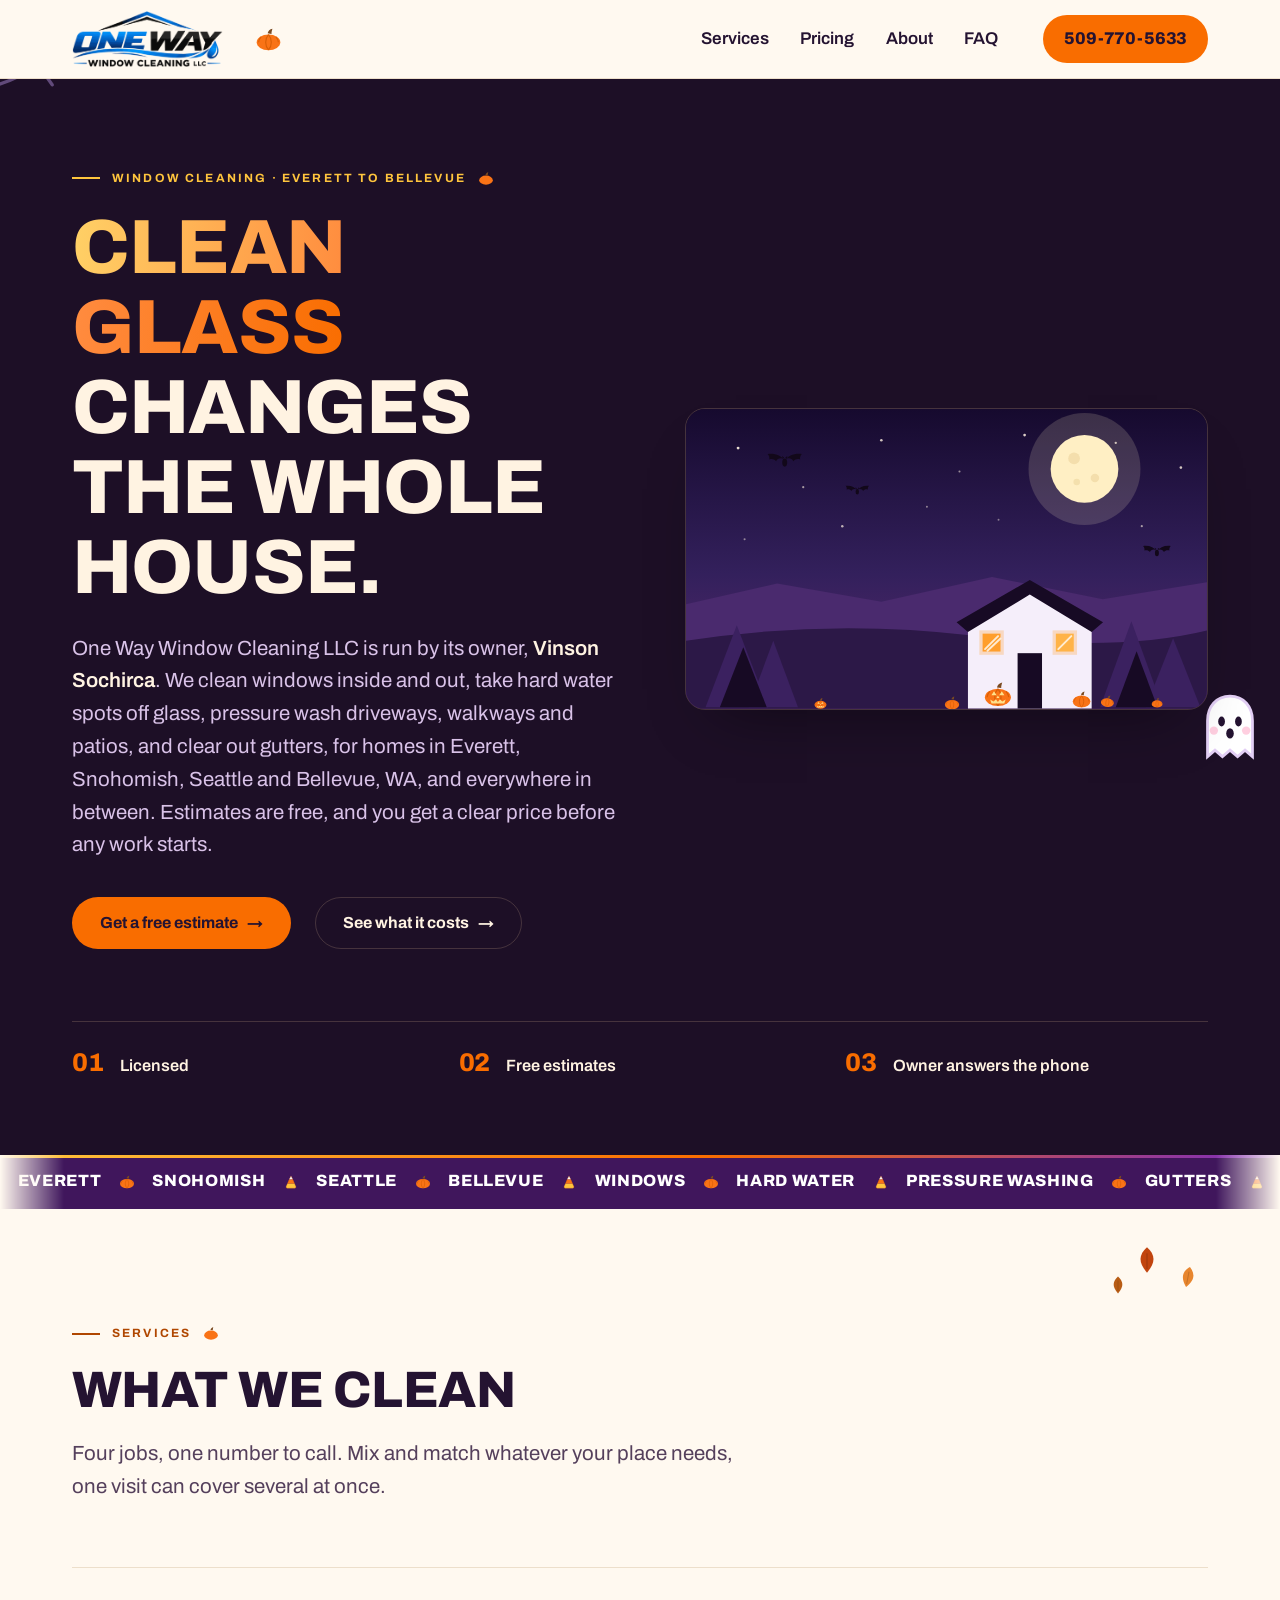
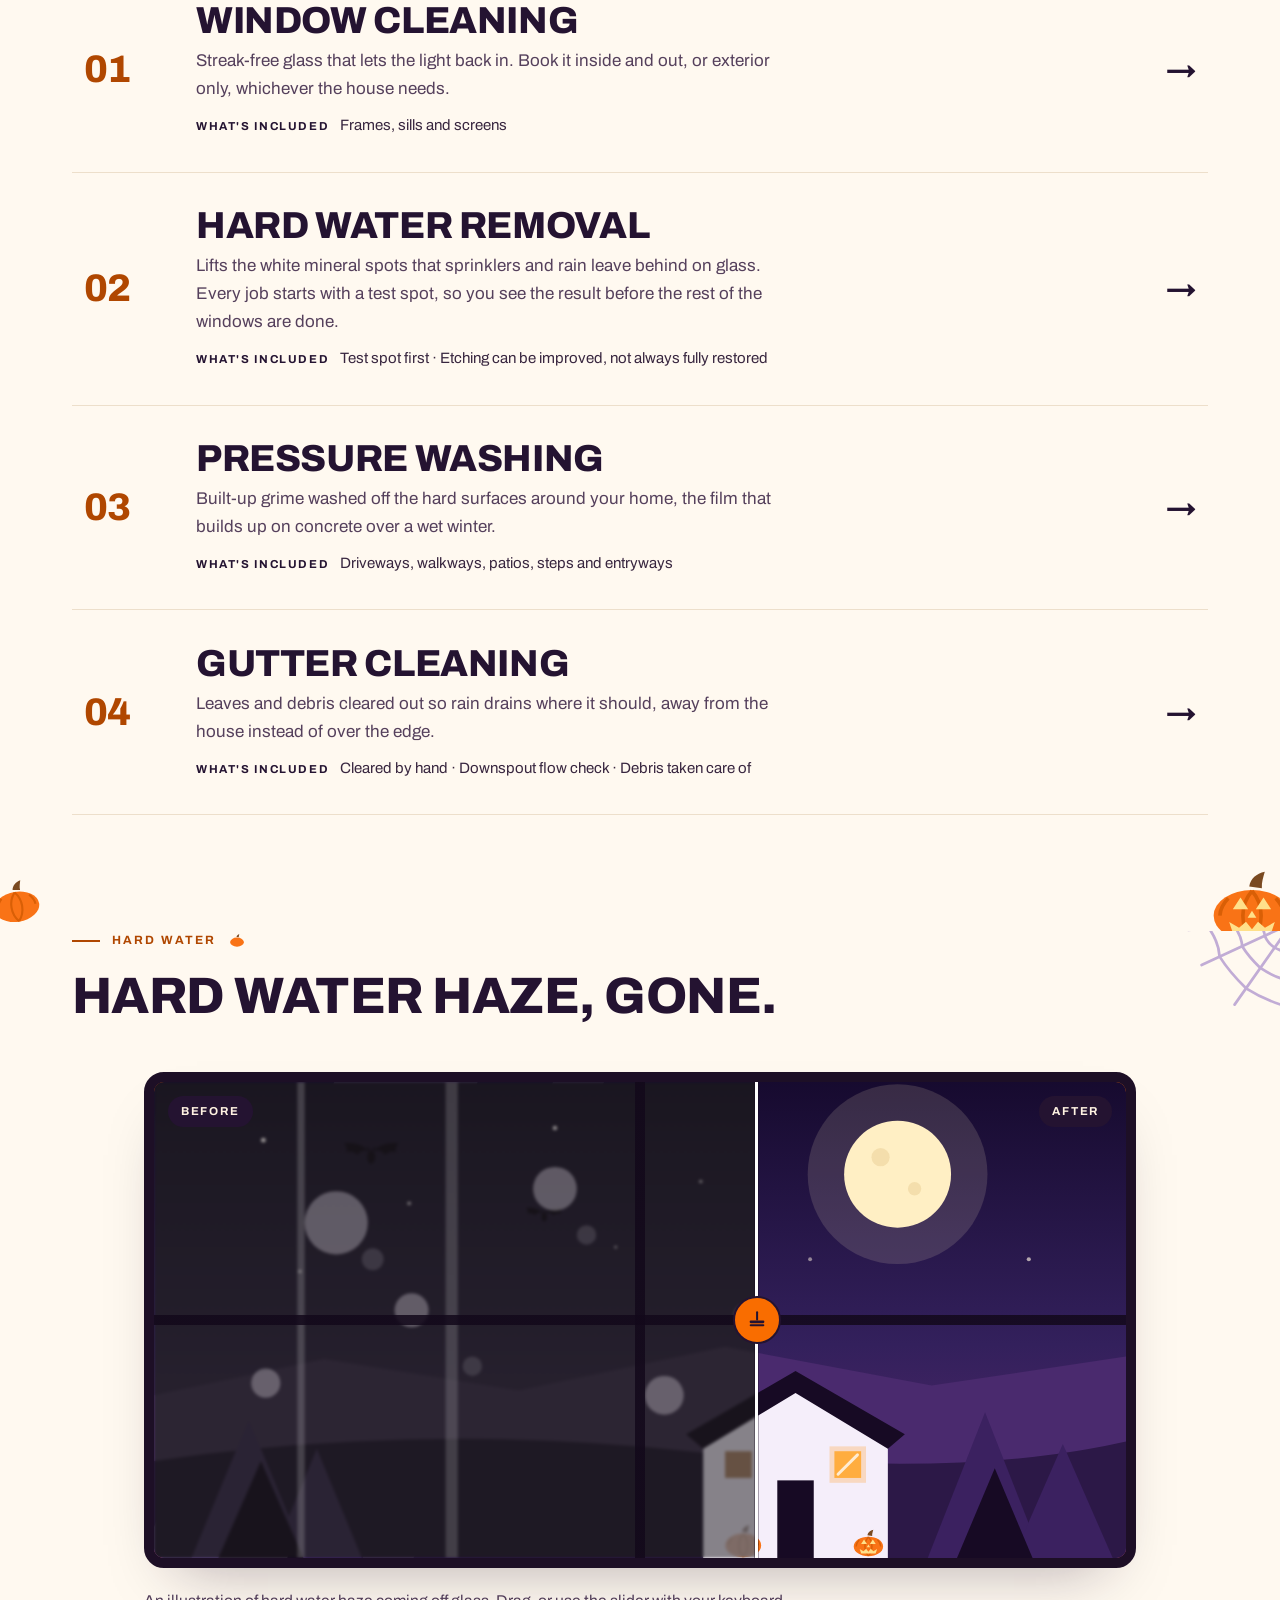
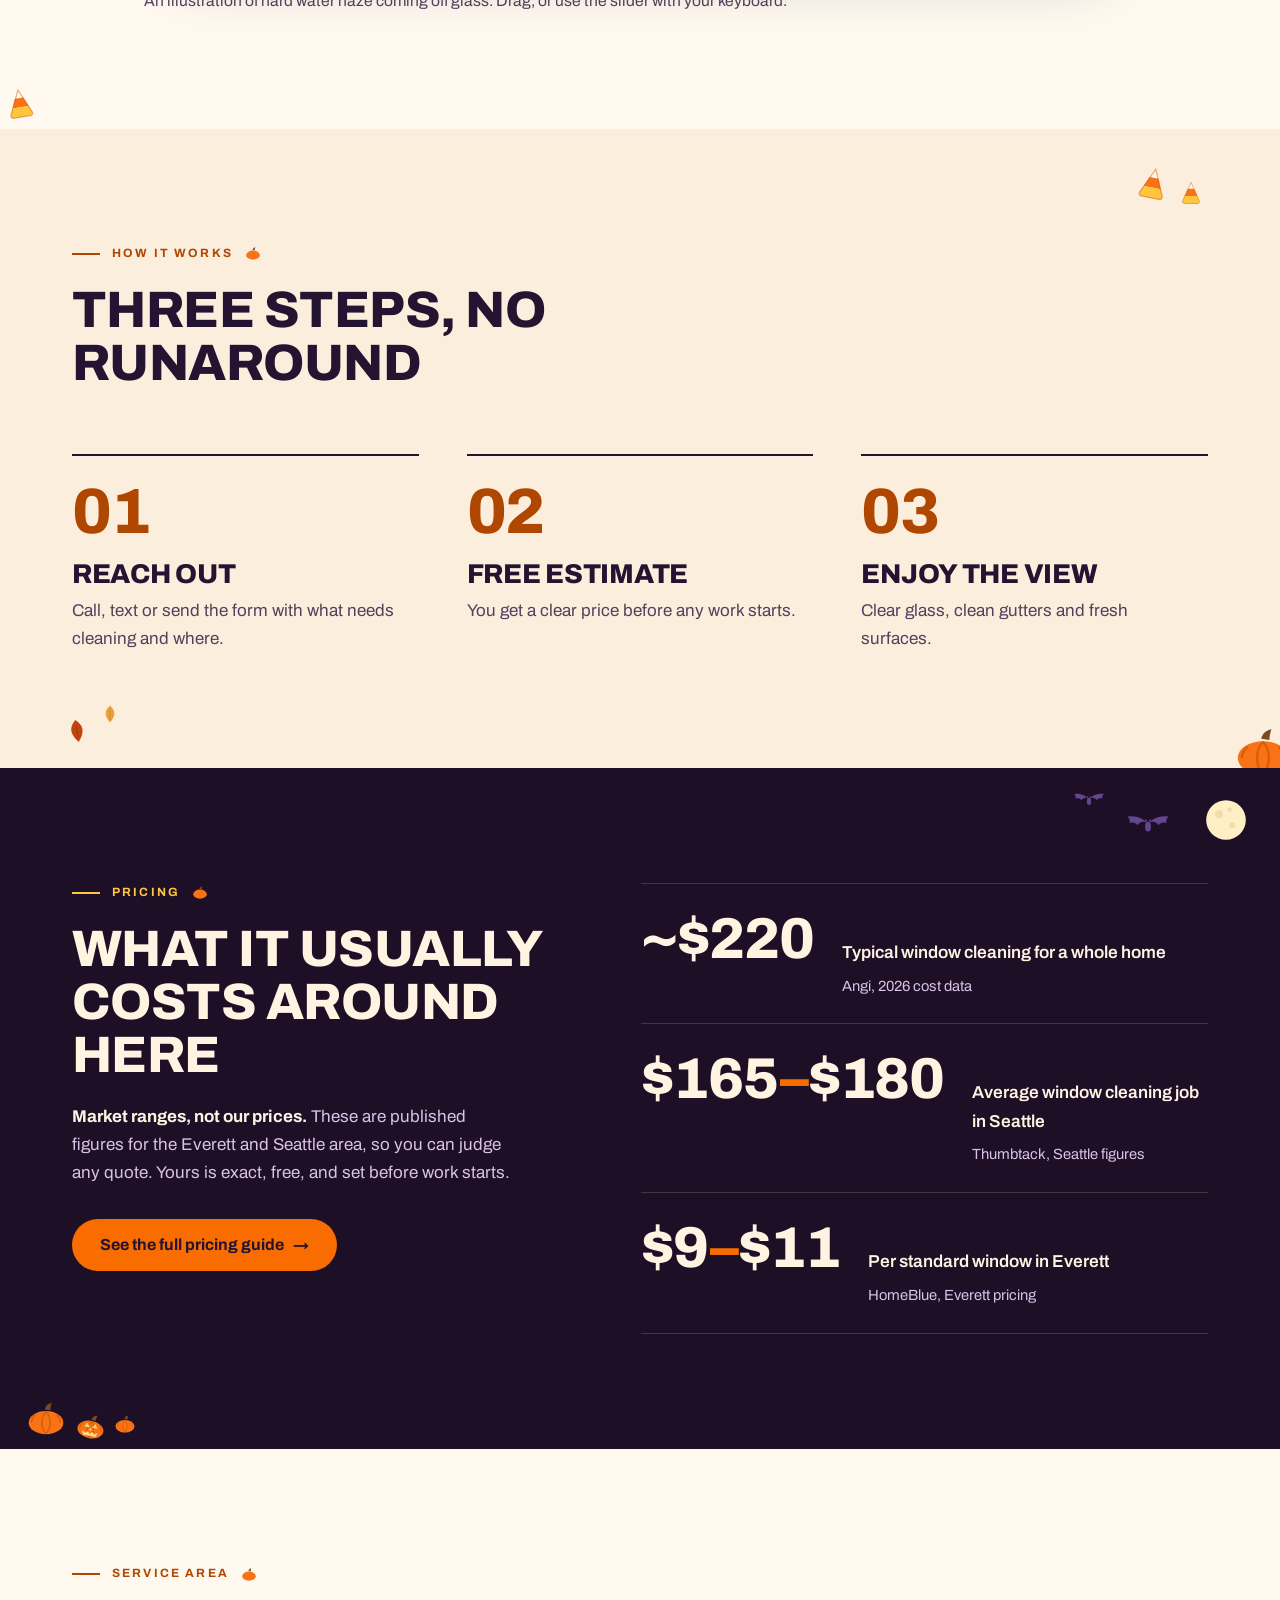
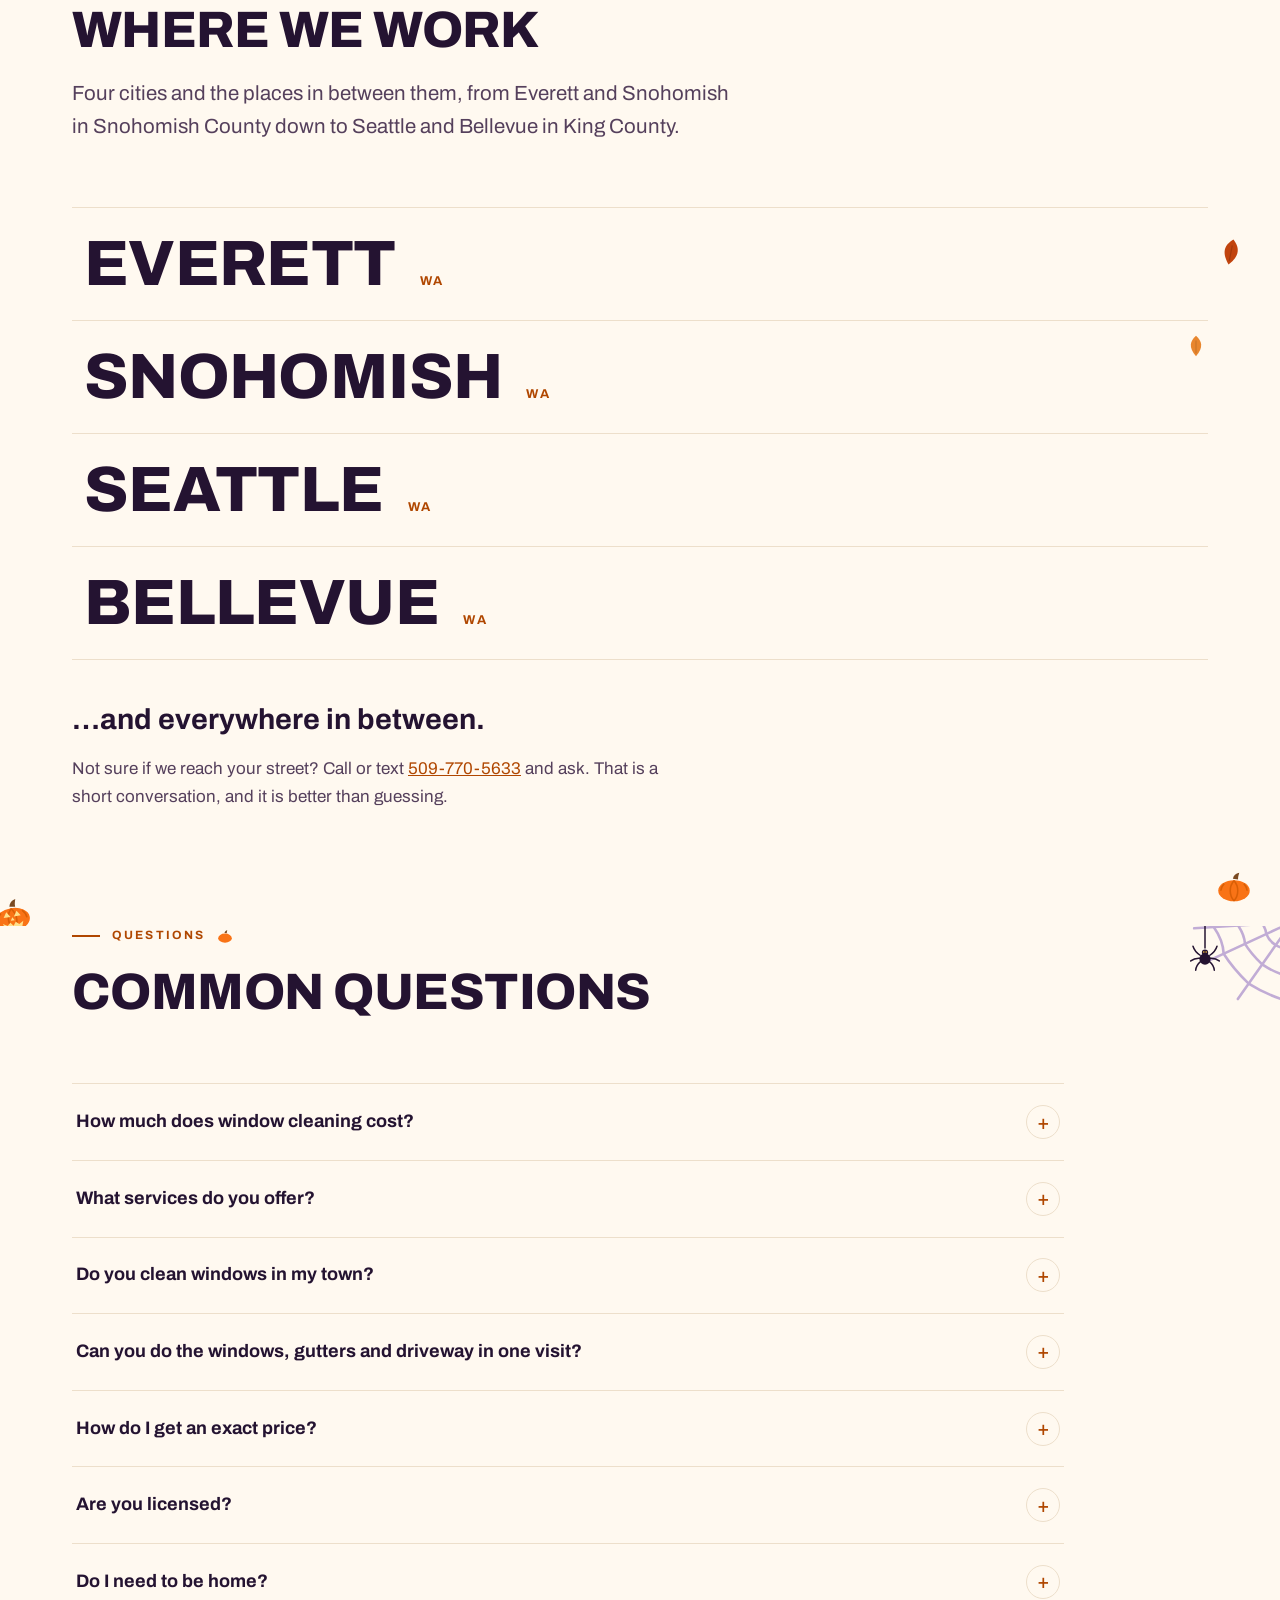
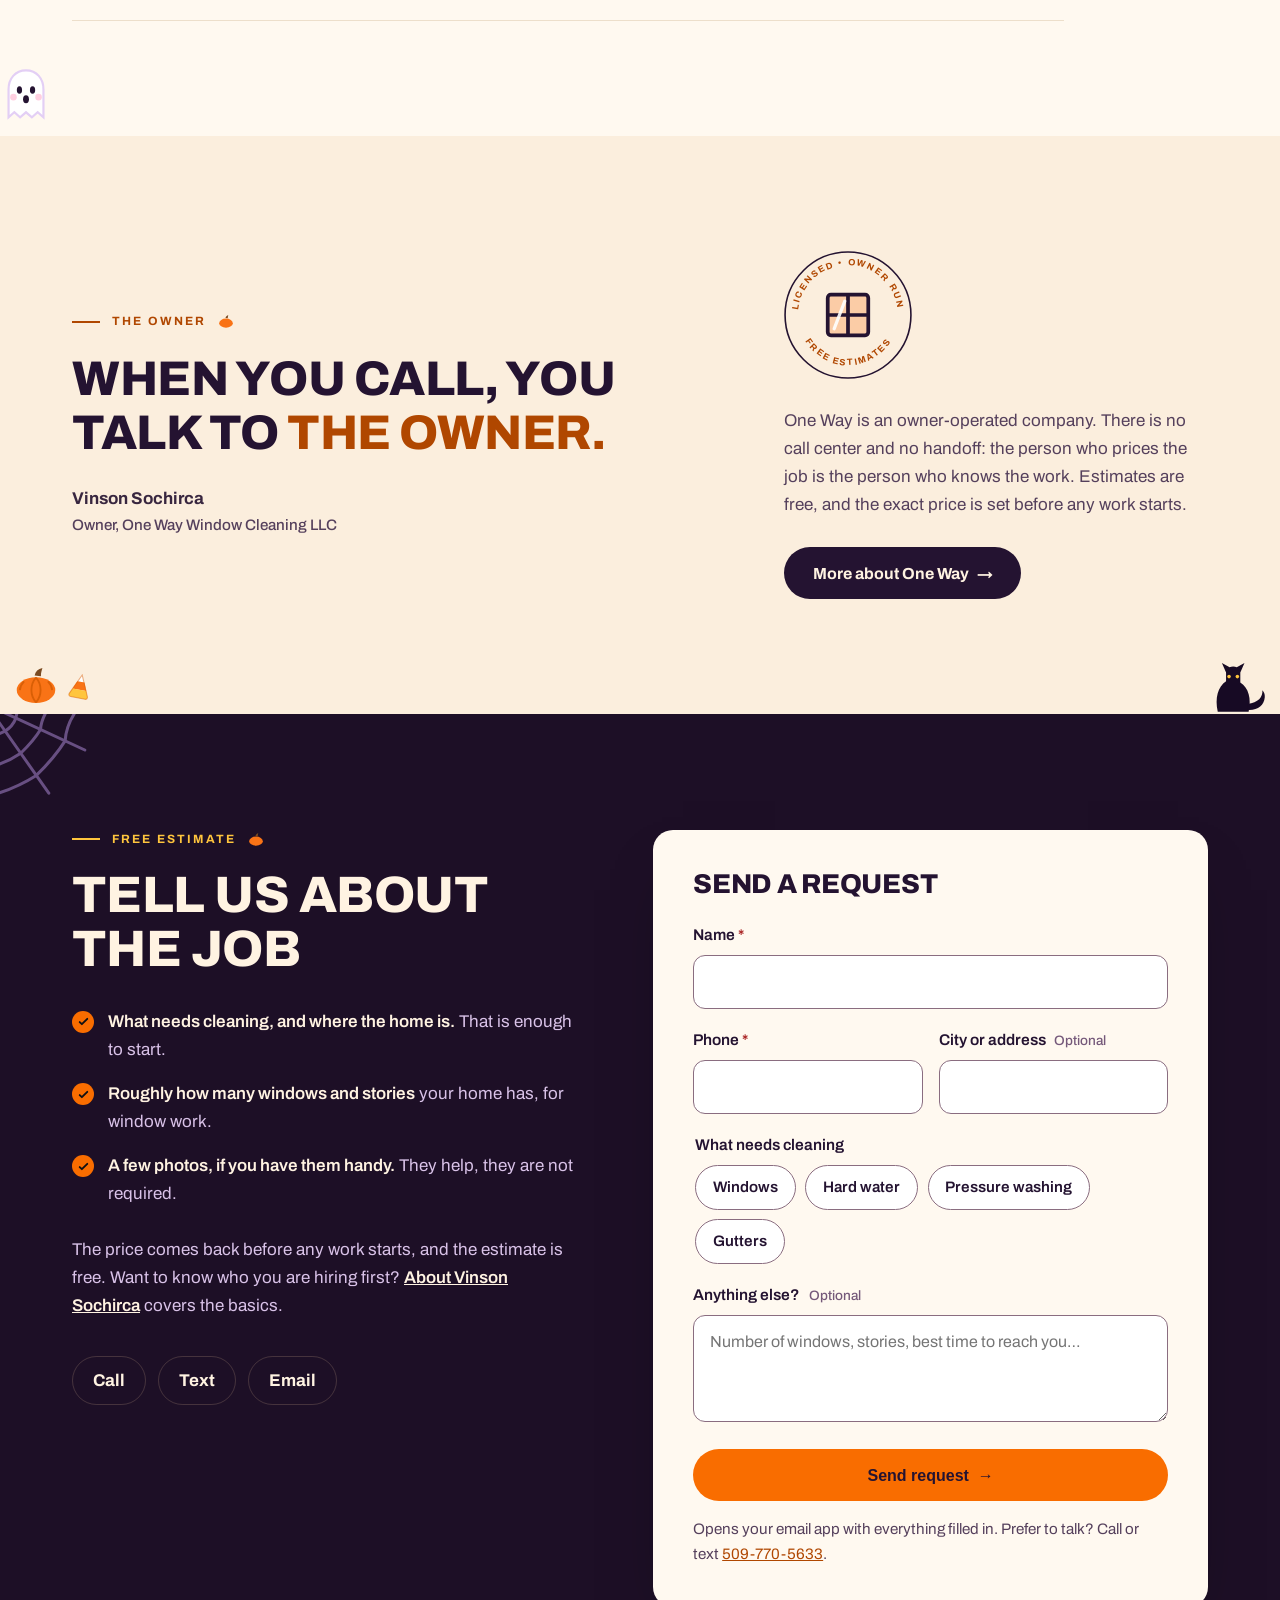
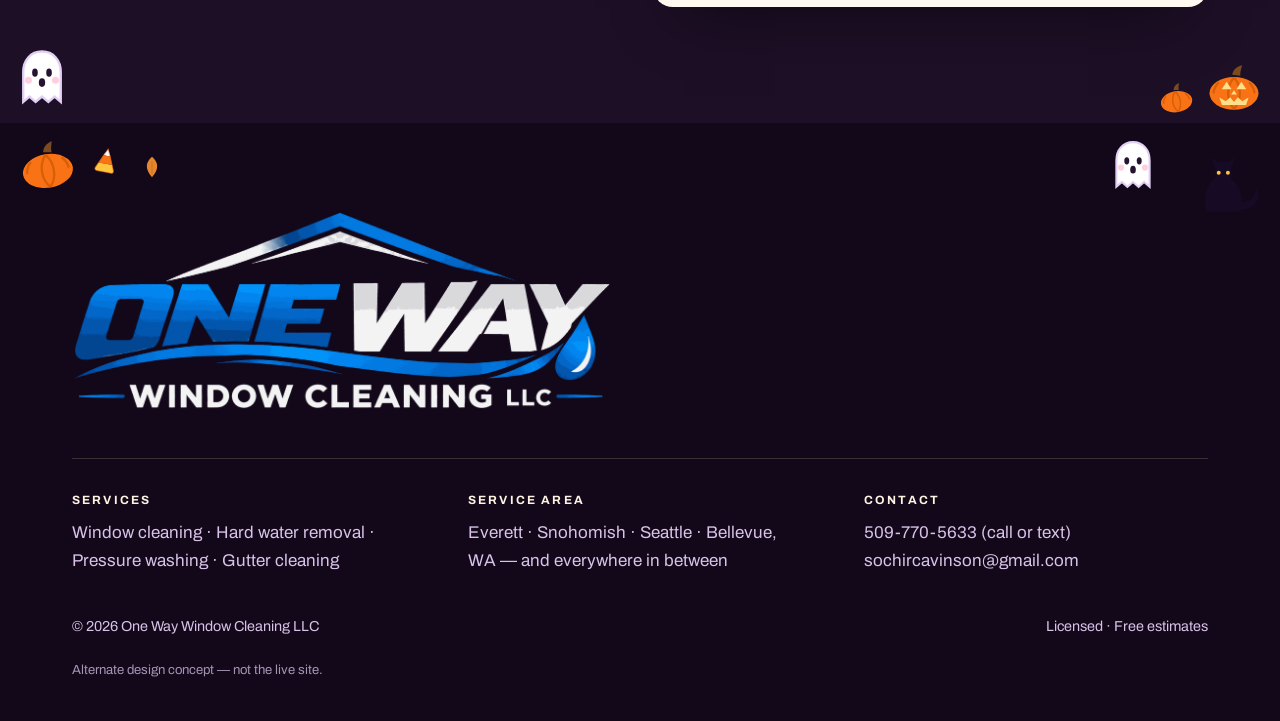
==== index.html @ eb54364d "Halloween-themed design experiment for One Way Window Cleaning (not the live site)" ====
<!doctype html>
<html lang="en">
<head>
  <meta charset="utf-8">
  <meta name="viewport" content="width=device-width, initial-scale=1">
  <title>Window Cleaning in Everett, Snohomish, Seattle &amp; Bellevue | One Way Window Cleaning</title>
  <meta name="description" content="Window cleaning, hard water removal, pressure washing and gutter cleaning in Everett, Snohomish, Seattle, Bellevue and the areas in between. Licensed, with free estimates. Call or text 509-770-5633.">
  <link rel="icon" href="data:image/svg+xml,%3Csvg xmlns='http://www.w3.org/2000/svg' viewBox='0 0 64 64'%3E%3Crect width='64' height='64' rx='14' fill='%231D0F26'/%3E%3Crect x='14' y='14' width='36' height='36' rx='4' fill='none' stroke='%23F96D00' stroke-width='5'/%3E%3Cpath d='M32 14v36M14 32h36' stroke='%23F96D00' stroke-width='5'/%3E%3C/svg%3E">
  <link rel="preconnect" href="https://fonts.googleapis.com">
  <link rel="preconnect" href="https://fonts.gstatic.com" crossorigin>
  <link href="https://fonts.googleapis.com/css2?family=Archivo:wght@400;500;600;700;800;900&display=swap" rel="stylesheet">
  <link rel="stylesheet" href="styles.css">
</head>
<body>
  <a class="skip" href="#main">Skip to content</a>
  <svg width="0" height="0" style="position:absolute" aria-hidden="true" focusable="false"><defs><symbol id="d-pumpkin" viewBox="0 0 48 40"><path d="M22.5 9c.8-4.2 3.8-7 8.5-8-.8 3-1.8 5.6-1.6 9z" fill="#7A4A21"/><ellipse cx="24" cy="25" rx="21" ry="14" fill="#F97316"/><path d="M24 11.5c-3.4 3.8-5 8.2-5 13.5s1.6 9.7 5 13.5M24 11.5c3.4 3.8 5 8.2 5 13.5s-1.6 9.7-5 13.5" fill="none" stroke="#D95F06" stroke-width="2"/><path d="M11 15.5C8 18.6 6.6 21.6 6.4 25M37 15.5c3 3.1 4.4 6.1 4.6 9.5" fill="none" stroke="#D95F06" stroke-width="2"/></symbol><symbol id="d-jack" viewBox="0 0 48 40"><path d="M22.5 9c.8-4.2 3.8-7 8.5-8-.8 3-1.8 5.6-1.6 9z" fill="#7A4A21"/><ellipse cx="24" cy="25" rx="21" ry="14" fill="#F97316"/><path d="M24 11.5c-3.4 3.8-5 8.2-5 13.5s1.6 9.7 5 13.5M24 11.5c3.4 3.8 5 8.2 5 13.5s-1.6 9.7-5 13.5" fill="none" stroke="#D95F06" stroke-width="2"/><path d="M11 15.5C8 18.6 6.6 21.6 6.4 25M37 15.5c3 3.1 4.4 6.1 4.6 9.5" fill="none" stroke="#D95F06" stroke-width="2"/><path d="M13.5 21.5l4.2-6.4 4.2 6.4zM26.1 21.5l4.2-6.4 4.2 6.4z" fill="#FFE08A"/><path d="M24 22.3l2.4 3.8h-4.8z" fill="#FFE08A"/><path d="M11.5 28.5l5.4 3.2 3.8-3.4 3.3 4.2 3.3-4.2 3.8 3.4 5.4-3.2-2.2 6.6H13.7z" fill="#FFE08A"/></symbol><symbol id="d-leaf" viewBox="0 0 40 40"><path d="M20 3C30 12 33 22 20 37 7 22 10 12 20 3Z" fill="currentColor"/><path d="M19.2 11h1.6v21h-1.6z" fill="#000000" opacity=".16"/></symbol><symbol id="d-bat" viewBox="0 0 64 28"><path d="M29.2 10.2L28 5.8l3.2 2.4zM34.8 10.2L36 5.8l-3.2 2.4z" fill="currentColor"/><path d="M32 13C27 5 18 1.5 7 2.8c2.2 2.3 3 5 2.4 8.2C13 9.6 16.6 10.4 19.4 13.6 21 9.9 25.4 8 32 10.5 38.6 8 43 9.9 44.6 13.6 47.4 10.4 51 9.6 54.6 11 54 8.3 54.8 5.1 57 2.8 46 1.5 37 5 32 13Z" fill="currentColor"/><ellipse cx="32" cy="15.5" rx="3.6" ry="6" fill="currentColor"/></symbol><symbol id="d-moon" viewBox="0 0 48 48"><circle cx="24" cy="24" r="17" fill="#FFEFC4"/><circle cx="18" cy="19" r="3.4" fill="#F2DCA8"/><circle cx="29.5" cy="28.5" r="2.6" fill="#F2DCA8"/><circle cx="27" cy="15" r="2" fill="#F2DCA8"/></symbol><symbol id="d-web" viewBox="0 0 100 100"><g fill="none" stroke="currentColor" stroke-width="2.5" stroke-linecap="round"><path d="M2 2L96 8M2 2L84 40M2 2L54 76M2 2L10 96"/><path d="M30.2 3.8Q26.8 9.5 26.6 13.4Q23.8 20.4 17.6 24.2Q10.4 27.6 4.4 30.2"/><path d="M53.7 5.3Q47.6 14.6 47.1 22.9Q41.6 32 30.6 42.7Q18.6 50.8 6.4 53.7"/><path d="M77.2 6.8Q68.4 19.2 67.6 32.4Q58.8 46.4 43.6 61.2Q27.8 71.2 8.4 77.2"/></g></symbol><symbol id="d-spider" viewBox="0 0 40 64"><path d="M20 0v30" stroke="#241331" stroke-width="2"/><path d="M13.5 39C9 36 5.5 32 4 27M13 43c-4.8-.3-8.8 1-12 3.6M14 47.5C10 50.8 8 54.4 7.6 59M26.5 39C31 36 34.5 32 36 27M27 43c4.8-.3 8.8 1 12 3.6M26 47.5c4 3.3 6 6.9 6.4 11.5" fill="none" stroke="#241331" stroke-width="2" stroke-linecap="round"/><circle cx="20" cy="44" r="7.5" fill="#241331"/><circle cx="20" cy="35.5" r="4.2" fill="#241331"/><circle cx="18.4" cy="34.6" r="1.1" fill="#FFC53D"/><circle cx="21.6" cy="34.6" r="1.1" fill="#FFC53D"/></symbol><symbol id="d-ghost" viewBox="0 0 44 52"><path d="M22 3c9.9 0 16 7.6 16 17.4V46l-5.3-4.6L27.4 46l-5.4-4.6L16.6 46l-5.3-4.6L6 46V20.4C6 10.6 12.1 3 22 3Z" fill="#FFFFFF" stroke="#E3CFF5" stroke-width="2"/><ellipse cx="16" cy="21" rx="2.4" ry="3.5" fill="#241331"/><ellipse cx="28" cy="21" rx="2.4" ry="3.5" fill="#241331"/><ellipse cx="22" cy="29.5" rx="2.7" ry="3.7" fill="#241331"/><circle cx="10.5" cy="27.5" r="3" fill="#FFC7DA" opacity=".85"/><circle cx="33.5" cy="27.5" r="3" fill="#FFC7DA" opacity=".85"/></symbol><symbol id="d-candy" viewBox="0 0 36 40"><path d="M18 2.5L23.5 13H12.5Z" fill="#FFFFFF"/><path d="M12.5 13h11L28.5 25h-21Z" fill="#F97316"/><path d="M7.5 25h21l3.4 8.2c.9 2.2-.7 4.3-3 4.3H7.1c-2.3 0-3.9-2.1-3-4.3Z" fill="#FFC53D"/><path d="M18 2.5L31.9 33.2c.9 2.2-.7 4.3-3 4.3H7.1c-2.3 0-3.9-2.1-3-4.3Z" fill="none" stroke="#D95F06" stroke-width="1.6" opacity=".5"/></symbol><symbol id="d-cat" viewBox="0 0 64 48"><path d="M20 46c-2.5-11 0-21 7-25.5V13L23.5 5 30 8.6c1.8-.8 4.2-.8 6 0L42.5 5 39 13v8.5C46 26 48.5 35 46 46Z" fill="#170A24"/><path d="M45 44.5c8.5.6 14-3.4 14.6-10.6.2-2.4-.6-4.4-2-5.8.4 5.8-3.4 10.4-12.6 11.4Z" fill="#170A24"/><circle cx="29.5" cy="16.5" r="1.5" fill="#FFC53D"/><circle cx="36.5" cy="16.5" r="1.5" fill="#FFC53D"/></symbol><symbol id="d-star" viewBox="0 0 24 24"><path d="M12 1l2.6 8.4L23 12l-8.4 2.6L12 23l-2.6-8.4L1 12l8.4-2.6Z" fill="currentColor"/></symbol></defs></svg>

  <header class="site-head">
    <div class="wrap site-head__inner">
      <a class="mark" href="./" aria-label="One Way Window Cleaning, home">
        <img class="mark__img" src="assets/logo.png" alt="One Way Window Cleaning LLC" width="1400" height="518">
      </a>
      <svg class="head-deco" aria-hidden="true" focusable="false"><use href="#d-pumpkin"/></svg>
      <nav class="main-nav" aria-label="Main">
        <ul>
          <li><a href="#services">Services</a></li>
          <li><a href="pricing/">Pricing</a></li>
          <li><a href="about/">About</a></li>
          <li><a href="#faq">FAQ</a></li>
        </ul>
      </nav>
      <a class="call-pill" href="tel:+15097705633">509-770-5633</a>
    </div>
  </header>

  <main id="main">
    <!-- Hero -->
    <section class="hero" aria-labelledby="h-home">
      <svg class="deco " width="130" height="130" style="left:-18px;top:-14px;color:#9A7BC0;opacity:.55" aria-hidden="true" focusable="false"><use href="#d-web"/></svg><svg class="deco deco--hide-s" width="34" height="54" style="left:88px;top:0" aria-hidden="true" focusable="false"><use href="#d-spider"/></svg><svg class="deco deco--bob deco--hide-s" width="62" height="73" style="right:1.5%;bottom:15%" aria-hidden="true" focusable="false"><use href="#d-ghost"/></svg><svg class="deco deco--sway deco--hide-s" width="58" height="25" style="right:5%;top:24px;color:#63468F" aria-hidden="true" focusable="false"><use href="#d-bat"/></svg>
      <div class="wrap">
        <div class="hero__grid">
          <div>
            <p class="eyebrow">Window cleaning · Everett to Bellevue</p>
            <h1 class="display" id="h-home"><span class="hl">Clean glass</span> changes the whole house.</h1>
            <p class="hero__sub">One Way Window Cleaning LLC is run by its owner, <strong>Vinson Sochirca</strong>. We clean windows inside and out, take hard water spots off glass, pressure wash driveways, walkways and patios, and clear out gutters, for homes in Everett, Snohomish, Seattle and Bellevue, WA, and everywhere in between. Estimates are free, and you get a clear price before any work starts.</p>
            <div class="hero__actions">
              <a class="btn btn--azure" href="#estimate"><span>Get a free estimate</span><span class="arr" aria-hidden="true">→</span></a>
              <a class="btn btn--ghost" href="pricing/"><span>See what it costs</span><span class="arr" aria-hidden="true">→</span></a>
            </div>
          </div>
          <div class="hero__scene">
            <svg viewBox="0 0 800 460" preserveAspectRatio="xMidYMid slice" role="img" aria-label="Illustration of a house with glowing windows under a full moon, with a pumpkin patch, pine trees and bats">
              <defs>
                <linearGradient id="h-sky" x1="0" y1="0" x2="0" y2="1">
                  <stop offset="0" stop-color="#160A2E"/><stop offset=".55" stop-color="#33205C"/><stop offset="1" stop-color="#5B2A6E"/>
                </linearGradient>
              </defs>
              <rect width="800" height="460" fill="url(#h-sky)"/>
              <g fill="#FFF3E2"><circle cx="80" cy="60" r="2.2" opacity=".9"/><circle cx="180" cy="120" r="1.7" opacity=".6"/><circle cx="300" cy="48" r="2" opacity=".8"/><circle cx="420" cy="96" r="1.6" opacity=".55"/><circle cx="520" cy="40" r="2.1" opacity=".85"/><circle cx="700" cy="180" r="1.7" opacity=".6"/><circle cx="90" cy="200" r="1.6" opacity=".5"/><circle cx="240" cy="180" r="1.9" opacity=".7"/><circle cx="660" cy="52" r="1.8" opacity=".75"/><circle cx="370" cy="150" r="1.5" opacity=".5"/><circle cx="760" cy="90" r="2" opacity=".8"/><circle cx="480" cy="170" r="1.5" opacity=".45"/></g>
              <circle cx="612" cy="92" r="86" fill="#FFEFC4" opacity=".16"/>
              <circle cx="612" cy="92" r="52" fill="#FFEFC4"/>
              <circle cx="596" cy="76" r="9" fill="#F2DCA8" opacity=".85"/>
              <circle cx="628" cy="106" r="6.5" fill="#F2DCA8" opacity=".85"/>
              <circle cx="600" cy="112" r="5" fill="#F2DCA8" opacity=".8"/>
              <g fill="#12081A"><g transform="translate(118 66) scale(1.05)"><path d="M32 13C27 5 18 1.5 7 2.8c2.2 2.3 3 5 2.4 8.2C13 9.6 16.6 10.4 19.4 13.6 21 9.9 25.4 8 32 10.5 38.6 8 43 9.9 44.6 13.6 47.4 10.4 51 9.6 54.6 11 54 8.3 54.8 5.1 57 2.8 46 1.5 37 5 32 13Z"/><path d="M29.2 10.2L28 5.8l3.2 2.4zM34.8 10.2L36 5.8l-3.2 2.4z"/><ellipse cx="32" cy="15.5" rx="3.6" ry="6"/></g><g transform="translate(240 116) scale(0.72)"><path d="M32 13C27 5 18 1.5 7 2.8c2.2 2.3 3 5 2.4 8.2C13 9.6 16.6 10.4 19.4 13.6 21 9.9 25.4 8 32 10.5 38.6 8 43 9.9 44.6 13.6 47.4 10.4 51 9.6 54.6 11 54 8.3 54.8 5.1 57 2.8 46 1.5 37 5 32 13Z"/><path d="M29.2 10.2L28 5.8l3.2 2.4zM34.8 10.2L36 5.8l-3.2 2.4z"/><ellipse cx="32" cy="15.5" rx="3.6" ry="6"/></g><g transform="translate(696 208) scale(0.85)"><path d="M32 13C27 5 18 1.5 7 2.8c2.2 2.3 3 5 2.4 8.2C13 9.6 16.6 10.4 19.4 13.6 21 9.9 25.4 8 32 10.5 38.6 8 43 9.9 44.6 13.6 47.4 10.4 51 9.6 54.6 11 54 8.3 54.8 5.1 57 2.8 46 1.5 37 5 32 13Z"/><path d="M29.2 10.2L28 5.8l3.2 2.4zM34.8 10.2L36 5.8l-3.2 2.4z"/><ellipse cx="32" cy="15.5" rx="3.6" ry="6"/></g></g>
              <path d="M0 300 L140 268 L300 296 L470 258 L640 292 L800 266 L800 460 L0 460 Z" fill="#4A2A6E"/>
              <path d="M0 356 Q220 322 440 348 T800 340 L800 460 L0 460 Z" fill="#2C1847"/>
              <g transform="translate(-132 -115) scale(1.25)">
              <path d="M452 460 L452 348 L528 306 L604 348 L604 460 Z" fill="#F5EEFA"/>
              <path d="M438 354 L528 302 L618 354 L604 366 L528 320 L452 366 Z" fill="#170A24"/>
              <rect x="466" y="364" width="30" height="30" fill="#FF9E2C" opacity=".28"/>
              <rect x="556" y="364" width="30" height="30" fill="#FF9E2C" opacity=".28"/>
              <rect x="470" y="368" width="22" height="22" fill="#FF9E2C"/>
              <rect x="560" y="368" width="22" height="22" fill="#FFB347"/>
              <path d="M473 387 L489 371 M476 389 L492 374" stroke="#FFF3E2" stroke-width="2.4" stroke-linecap="round" opacity=".9"/>
              <path d="M563 387 L579 371" stroke="#FFF3E2" stroke-width="2.4" stroke-linecap="round" opacity=".9"/>
              <rect x="513" y="392" width="30" height="68" fill="#170A24"/>
              </g>
              <g fill="#3B2160"><polygon points="30,458 78,332 126,458"/><polygon points="96,458 134,356 172,458"/><polygon points="636,458 684,326 732,458"/><polygon points="706,458 748,352 790,458"/></g>
              <g fill="#170A24"><polygon points="52,458 88,366 124,458"/><polygon points="660,458 692,372 724,458"/></g>
              <use href="#d-jack" x="456" y="419" width="46" height="38"/>
              <use href="#d-pumpkin" x="592" y="433" width="31" height="26"/>
              <use href="#d-pumpkin" x="636" y="439" width="23" height="19" transform="rotate(8 647 448)"/>
              <use href="#d-pumpkin" x="396" y="441" width="25" height="21"/>
              <use href="#d-jack" x="196" y="443" width="21" height="18"/>
              <use href="#d-pumpkin" x="714" y="443" width="19" height="16"/>
            </svg>
          </div>
        </div>
        <div class="hero__stats">
          <div class="stat-fact"><span class="n">01</span><span class="t">Licensed</span></div>
          <div class="stat-fact"><span class="n">02</span><span class="t">Free estimates</span></div>
          <div class="stat-fact"><span class="n">03</span><span class="t">Owner answers the phone</span></div>
        </div>
      </div>
    </section>

    <!-- Marquee -->
    <div class="marquee" aria-hidden="true">
      <div class="marquee__track">
        <div class="marquee__group">
          <span>Everett</span><i><svg class="mq-ico" aria-hidden="true" focusable="false"><use href="#d-pumpkin"/></svg></i><span>Snohomish</span><i><svg class="mq-ico" aria-hidden="true" focusable="false"><use href="#d-candy"/></svg></i><span>Seattle</span><i><svg class="mq-ico" aria-hidden="true" focusable="false"><use href="#d-pumpkin"/></svg></i><span>Bellevue</span><i><svg class="mq-ico" aria-hidden="true" focusable="false"><use href="#d-candy"/></svg></i><span>Windows</span><i><svg class="mq-ico" aria-hidden="true" focusable="false"><use href="#d-pumpkin"/></svg></i><span>Hard water</span><i><svg class="mq-ico" aria-hidden="true" focusable="false"><use href="#d-candy"/></svg></i><span>Pressure washing</span><i><svg class="mq-ico" aria-hidden="true" focusable="false"><use href="#d-pumpkin"/></svg></i><span>Gutters</span><i><svg class="mq-ico" aria-hidden="true" focusable="false"><use href="#d-candy"/></svg></i>
        </div>
        <div class="marquee__group">
          <span>Everett</span><i><svg class="mq-ico" aria-hidden="true" focusable="false"><use href="#d-pumpkin"/></svg></i><span>Snohomish</span><i><svg class="mq-ico" aria-hidden="true" focusable="false"><use href="#d-candy"/></svg></i><span>Seattle</span><i><svg class="mq-ico" aria-hidden="true" focusable="false"><use href="#d-pumpkin"/></svg></i><span>Bellevue</span><i><svg class="mq-ico" aria-hidden="true" focusable="false"><use href="#d-candy"/></svg></i><span>Windows</span><i><svg class="mq-ico" aria-hidden="true" focusable="false"><use href="#d-pumpkin"/></svg></i><span>Hard water</span><i><svg class="mq-ico" aria-hidden="true" focusable="false"><use href="#d-candy"/></svg></i><span>Pressure washing</span><i><svg class="mq-ico" aria-hidden="true" focusable="false"><use href="#d-pumpkin"/></svg></i><span>Gutters</span><i><svg class="mq-ico" aria-hidden="true" focusable="false"><use href="#d-candy"/></svg></i>
        </div>
      </div>
    </div>

    <!-- Services -->
    <section class="section deco-sec" id="services" aria-labelledby="h-services">
      <svg class="deco " width="88" height="73" style="right:-16px;bottom:-12px" aria-hidden="true" focusable="false"><use href="#d-jack"/></svg><svg class="deco tilt-l" width="52" height="43" style="left:-10px;bottom:8px" aria-hidden="true" focusable="false"><use href="#d-pumpkin"/></svg><svg class="deco deco--hide-s" width="30" height="30" style="right:118px;top:36px;color:#C1440E" aria-hidden="true" focusable="false"><use href="#d-leaf"/></svg><svg class="deco tilt-r deco--hide-s" width="24" height="24" style="right:80px;top:56px;color:#E8862E" aria-hidden="true" focusable="false"><use href="#d-leaf"/></svg><svg class="deco deco--hide-s" width="20" height="20" style="right:152px;top:66px;color:#B85C14" aria-hidden="true" focusable="false"><use href="#d-leaf"/></svg>
      <div class="wrap">
        <div class="sec-head">
          <p class="eyebrow">Services</p>
          <h2 class="display" id="h-services">What we clean</h2>
          <p class="lede">Four jobs, one number to call. Mix and match whatever your place needs, one visit can cover several at once.</p>
        </div>
        <div class="svc-list">
          <a class="svc-row" href="#estimate">
            <span class="num">01</span>
            <span>
              <h3 class="display">Window cleaning</h3>
              <p class="desc">Streak-free glass that lets the light back in. Book it inside and out, or exterior only, whichever the house needs.</p>
              <p class="incl"><b>What's included</b> Frames, sills and screens</p>
            </span>
            <span class="arr" aria-hidden="true">→</span>
          </a>
          <a class="svc-row" href="#estimate">
            <span class="num">02</span>
            <span>
              <h3 class="display">Hard water removal</h3>
              <p class="desc">Lifts the white mineral spots that sprinklers and rain leave behind on glass. Every job starts with a test spot, so you see the result before the rest of the windows are done.</p>
              <p class="incl"><b>What's included</b> Test spot first · Etching can be improved, not always fully restored</p>
            </span>
            <span class="arr" aria-hidden="true">→</span>
          </a>
          <a class="svc-row" href="#estimate">
            <span class="num">03</span>
            <span>
              <h3 class="display">Pressure washing</h3>
              <p class="desc">Built-up grime washed off the hard surfaces around your home, the film that builds up on concrete over a wet winter.</p>
              <p class="incl"><b>What's included</b> Driveways, walkways, patios, steps and entryways</p>
            </span>
            <span class="arr" aria-hidden="true">→</span>
          </a>
          <a class="svc-row" href="#estimate">
            <span class="num">04</span>
            <span>
              <h3 class="display">Gutter cleaning</h3>
              <p class="desc">Leaves and debris cleared out so rain drains where it should, away from the house instead of over the edge.</p>
              <p class="incl"><b>What's included</b> Cleared by hand · Downspout flow check · Debris taken care of</p>
            </span>
            <span class="arr" aria-hidden="true">→</span>
          </a>
        </div>
      </div>
    </section>

    <!-- The wipe -->
    <section class="section section--notop deco-sec" aria-labelledby="h-wipe">
      <svg class="deco flip" width="110" height="110" style="right:-14px;top:-10px;color:#B79FD1;opacity:.85" aria-hidden="true" focusable="false"><use href="#d-web"/></svg><svg class="deco tilt-l" width="28" height="31" style="left:6px;bottom:10px" aria-hidden="true" focusable="false"><use href="#d-candy"/></svg>
      <div class="wrap">
        <div class="wipe-head">
          <p class="eyebrow">Hard water</p>
          <h2 class="display" id="h-wipe">Hard water haze, gone.</h2>
        </div>
        <div class="wipe">
          <div class="wipe__layer wipe__layer--clean">
            <svg viewBox="0 0 800 400" preserveAspectRatio="xMidYMid slice" aria-hidden="true" focusable="false">
              <defs><linearGradient id="w-sky-a" x1="0" y1="0" x2="0" y2="1"><stop offset="0" stop-color="#160A2E"/><stop offset=".55" stop-color="#33205C"/><stop offset="1" stop-color="#5B2A6E"/></linearGradient></defs>
              <rect width="800" height="400" fill="url(#w-sky-a)"/>
              <g fill="#FFF3E2"><circle cx="90" cy="52" r="2" opacity=".9"/><circle cx="210" cy="104" r="1.6" opacity=".6"/><circle cx="330" cy="42" r="1.9" opacity=".8"/><circle cx="450" cy="86" r="1.5" opacity=".55"/><circle cx="540" cy="150" r="1.6" opacity=".5"/><circle cx="120" cy="160" r="1.5" opacity=".5"/><circle cx="720" cy="150" r="1.7" opacity=".65"/><circle cx="380" cy="140" r="1.4" opacity=".45"/></g>
              <circle cx="612" cy="80" r="74" fill="#FFEFC4" opacity=".14"/>
              <circle cx="612" cy="80" r="44" fill="#FFEFC4"/>
              <circle cx="598" cy="66" r="7.5" fill="#F2DCA8" opacity=".85"/>
              <circle cx="626" cy="92" r="5.5" fill="#F2DCA8" opacity=".85"/>
              <g fill="#12081A"><g transform="translate(150 52) scale(0.9)"><path d="M32 13C27 5 18 1.5 7 2.8c2.2 2.3 3 5 2.4 8.2C13 9.6 16.6 10.4 19.4 13.6 21 9.9 25.4 8 32 10.5 38.6 8 43 9.9 44.6 13.6 47.4 10.4 51 9.6 54.6 11 54 8.3 54.8 5.1 57 2.8 46 1.5 37 5 32 13Z"/><path d="M29.2 10.2L28 5.8l3.2 2.4zM34.8 10.2L36 5.8l-3.2 2.4z"/><ellipse cx="32" cy="15.5" rx="3.6" ry="6"/></g><g transform="translate(302 106) scale(0.6)"><path d="M32 13C27 5 18 1.5 7 2.8c2.2 2.3 3 5 2.4 8.2C13 9.6 16.6 10.4 19.4 13.6 21 9.9 25.4 8 32 10.5 38.6 8 43 9.9 44.6 13.6 47.4 10.4 51 9.6 54.6 11 54 8.3 54.8 5.1 57 2.8 46 1.5 37 5 32 13Z"/><path d="M29.2 10.2L28 5.8l3.2 2.4zM34.8 10.2L36 5.8l-3.2 2.4z"/><ellipse cx="32" cy="15.5" rx="3.6" ry="6"/></g></g>
              <path d="M0 262 L140 232 L300 258 L470 222 L640 254 L800 230 L800 400 L0 400 Z" fill="#4A2A6E"/>
              <path d="M0 316 Q220 284 440 308 T800 300 L800 400 L0 400 Z" fill="#2C1847"/>
              <path d="M452 400 L452 288 L528 246 L604 288 L604 400 Z" fill="#F5EEFA"/>
              <path d="M438 294 L528 242 L618 294 L604 306 L528 260 L452 306 Z" fill="#170A24"/>
              <rect x="470" y="308" width="22" height="22" fill="#FF9E2C"/>
              <rect x="560" y="308" width="22" height="22" fill="#FFB347"/>
              <rect x="466" y="304" width="30" height="30" fill="#FF9E2C" opacity=".28"/><rect x="556" y="304" width="30" height="30" fill="#FF9E2C" opacity=".28"/><path d="M473 327 L489 311 M476 329 L492 314" stroke="#FFF3E2" stroke-width="2.4" stroke-linecap="round" opacity=".9"/><path d="M563 327 L579 311" stroke="#FFF3E2" stroke-width="2.4" stroke-linecap="round" opacity=".9"/>
              <rect x="513" y="332" width="30" height="68" fill="#170A24"/>
              <g fill="#3B2160"><polygon points="30,398 78,282 126,398"/><polygon points="96,398 134,306 172,398"/><polygon points="636,398 684,276 732,398"/><polygon points="706,398 748,302 790,398"/></g>
              <g fill="#170A24"><polygon points="52,398 88,316 124,398"/><polygon points="660,398 692,322 724,398"/></g>
              <use href="#d-pumpkin" x="468" y="368" width="34" height="28"/><use href="#d-jack" x="574" y="372" width="28" height="23"/><polygon points="150,0 268,0 108,400 -12,400" fill="#ffffff" opacity=".13"/><polygon points="330,0 372,0 212,400 170,400" fill="#ffffff" opacity=".10"/>
            </svg>
          </div>
          <div class="wipe__layer wipe__layer--dirty">
            <svg viewBox="0 0 800 400" preserveAspectRatio="xMidYMid slice" aria-hidden="true" focusable="false">
              <defs><linearGradient id="w-sky-b" x1="0" y1="0" x2="0" y2="1"><stop offset="0" stop-color="#1A0E30"/><stop offset=".55" stop-color="#2C1B4A"/><stop offset="1" stop-color="#452460"/></linearGradient></defs>
              <rect width="800" height="400" fill="url(#w-sky-b)"/>
              <g fill="#FFF3E2"><circle cx="90" cy="52" r="2" opacity=".9"/><circle cx="210" cy="104" r="1.6" opacity=".6"/><circle cx="330" cy="42" r="1.9" opacity=".8"/><circle cx="450" cy="86" r="1.5" opacity=".55"/><circle cx="540" cy="150" r="1.6" opacity=".5"/><circle cx="120" cy="160" r="1.5" opacity=".5"/><circle cx="720" cy="150" r="1.7" opacity=".65"/><circle cx="380" cy="140" r="1.4" opacity=".45"/></g>
              <circle cx="612" cy="80" r="74" fill="#FFEFC4" opacity=".14"/>
              <circle cx="612" cy="80" r="44" fill="#DCCBA6"/>
              <circle cx="598" cy="66" r="7.5" fill="#C4AF84" opacity=".85"/>
              <circle cx="626" cy="92" r="5.5" fill="#C4AF84" opacity=".85"/>
              <g fill="#12081A"><g transform="translate(150 52) scale(0.9)"><path d="M32 13C27 5 18 1.5 7 2.8c2.2 2.3 3 5 2.4 8.2C13 9.6 16.6 10.4 19.4 13.6 21 9.9 25.4 8 32 10.5 38.6 8 43 9.9 44.6 13.6 47.4 10.4 51 9.6 54.6 11 54 8.3 54.8 5.1 57 2.8 46 1.5 37 5 32 13Z"/><path d="M29.2 10.2L28 5.8l3.2 2.4zM34.8 10.2L36 5.8l-3.2 2.4z"/><ellipse cx="32" cy="15.5" rx="3.6" ry="6"/></g><g transform="translate(302 106) scale(0.6)"><path d="M32 13C27 5 18 1.5 7 2.8c2.2 2.3 3 5 2.4 8.2C13 9.6 16.6 10.4 19.4 13.6 21 9.9 25.4 8 32 10.5 38.6 8 43 9.9 44.6 13.6 47.4 10.4 51 9.6 54.6 11 54 8.3 54.8 5.1 57 2.8 46 1.5 37 5 32 13Z"/><path d="M29.2 10.2L28 5.8l3.2 2.4zM34.8 10.2L36 5.8l-3.2 2.4z"/><ellipse cx="32" cy="15.5" rx="3.6" ry="6"/></g></g>
              <path d="M0 262 L140 232 L300 258 L470 222 L640 254 L800 230 L800 400 L0 400 Z" fill="#3E2458"/>
              <path d="M0 316 Q220 284 440 308 T800 300 L800 400 L0 400 Z" fill="#241238"/>
              <path d="M452 400 L452 288 L528 246 L604 288 L604 400 Z" fill="#CBBFD4"/>
              <path d="M438 294 L528 242 L618 294 L604 306 L528 260 L452 306 Z" fill="#170A24"/>
              <rect x="470" y="308" width="22" height="22" fill="#C46A1B"/>
              <rect x="560" y="308" width="22" height="22" fill="#C46A1B"/>
              
              <rect x="513" y="332" width="30" height="68" fill="#170A24"/>
              <g fill="#3B2160"><polygon points="30,398 78,282 126,398"/><polygon points="96,398 134,306 172,398"/><polygon points="636,398 684,276 732,398"/><polygon points="706,398 748,302 790,398"/></g>
              <g fill="#170A24"><polygon points="52,398 88,316 124,398"/><polygon points="660,398 692,322 724,398"/></g>
              <use href="#d-pumpkin" x="468" y="368" width="34" height="28" opacity=".55"/><use href="#d-jack" x="574" y="372" width="28" height="23" opacity=".55"/><rect width="800" height="400" fill="#241031" opacity=".30"/><g fill="#B8A6C4" opacity=".5"><circle cx="150" cy="120" r="26"/><circle cx="212" cy="192" r="14"/><circle cx="330" cy="92" r="18"/><circle cx="520" cy="150" r="22"/><circle cx="612" cy="232" r="13"/><circle cx="420" cy="262" r="16"/><circle cx="92" cy="252" r="12"/><circle cx="700" cy="112" r="16"/></g><g fill="#57456B" opacity=".65"><circle cx="180" cy="150" r="9"/><circle cx="356" cy="130" r="8"/><circle cx="486" cy="196" r="9"/><circle cx="646" cy="176" r="7"/><circle cx="262" cy="238" r="8"/></g><g fill="#ffffff"><rect x="240" y="0" width="10" height="400" opacity=".18"/><rect x="560" y="0" width="16" height="400" opacity=".14"/><rect x="118" y="0" width="6" height="400" opacity=".2"/></g>
            </svg>
          </div>
          <span class="wipe__mullions" aria-hidden="true"></span>
          <span class="wipe__tag wipe__tag--before" aria-hidden="true">Before</span>
          <span class="wipe__tag wipe__tag--after" aria-hidden="true">After</span>
          <span class="wipe__handle" aria-hidden="true">
            <span class="wipe__grip">
              <svg width="22" height="22" viewBox="0 0 24 24" aria-hidden="true"><rect x="11" y="2.5" width="2.2" height="10" rx="1" fill="#241331"/><rect x="4" y="12.5" width="16" height="3" rx="1.2" fill="#241331"/><rect x="4" y="16.5" width="16" height="2.4" rx="1.2" fill="#241331"/></svg>
            </span>
          </span>
          <input class="wipe__range" type="range" min="0" max="100" step="1" value="62" aria-label="Drag to reveal clean glass">
        </div>
        <p class="wipe__caption">An illustration of hard water haze coming off glass. Drag, or use the slider with your keyboard.</p>
      </div>
    </section>

    <!-- How it works -->
    <section class="section section--paper2 deco-sec" aria-labelledby="h-how">
      <svg class="deco tilt-r deco--hide-s" width="30" height="33" style="right:112px;top:38px" aria-hidden="true" focusable="false"><use href="#d-candy"/></svg><svg class="deco deco--hide-s" width="22" height="24" style="right:78px;top:52px" aria-hidden="true" focusable="false"><use href="#d-candy"/></svg><svg class="deco " width="58" height="48" style="right:-12px;bottom:-8px" aria-hidden="true" focusable="false"><use href="#d-pumpkin"/></svg><svg class="deco tilt-l" width="26" height="26" style="left:64px;bottom:24px;color:#C1440E" aria-hidden="true" focusable="false"><use href="#d-leaf"/></svg><svg class="deco " width="20" height="20" style="left:100px;bottom:44px;color:#E9A13B" aria-hidden="true" focusable="false"><use href="#d-leaf"/></svg>
      <div class="wrap">
        <div class="sec-head">
          <p class="eyebrow">How it works</p>
          <h2 class="display" id="h-how">Three steps, no runaround</h2>
        </div>
        <ol class="steps">
          <li class="step"><span class="n">01</span><h3 class="display">Reach out</h3><p>Call, text or send the form with what needs cleaning and where.</p></li>
          <li class="step"><span class="n">02</span><h3 class="display">Free estimate</h3><p>You get a clear price before any work starts.</p></li>
          <li class="step"><span class="n">03</span><h3 class="display">Enjoy the view</h3><p>Clear glass, clean gutters and fresh surfaces.</p></li>
        </ol>
      </div>
    </section>

    <!-- Pricing band -->
    <section class="section section--dark deco-sec" aria-labelledby="h-pricing">
      <svg class="deco " width="56" height="56" style="right:26px;top:24px" aria-hidden="true" focusable="false"><use href="#d-moon"/></svg><svg class="deco deco--hide-s" width="52" height="23" style="right:106px;top:46px;color:#63468F" aria-hidden="true" focusable="false"><use href="#d-bat"/></svg><svg class="deco deco--hide-s" width="38" height="17" style="right:172px;top:24px;color:#63468F" aria-hidden="true" focusable="false"><use href="#d-bat"/></svg><svg class="deco " width="40" height="33" style="left:26px;bottom:14px" aria-hidden="true" focusable="false"><use href="#d-pumpkin"/></svg><svg class="deco tilt-r" width="30" height="25" style="left:76px;bottom:10px" aria-hidden="true" focusable="false"><use href="#d-jack"/></svg><svg class="deco " width="22" height="18" style="left:114px;bottom:16px" aria-hidden="true" focusable="false"><use href="#d-pumpkin"/></svg>
      <div class="wrap">
        <div class="price-grid">
          <div>
            <p class="eyebrow">Pricing</p>
            <h2 class="display" id="h-pricing">What it usually costs around here</h2>
            <p class="price-note"><strong>Market ranges, not our prices.</strong> These are published figures for the Everett and Seattle area, so you can judge any quote. Yours is exact, free, and set before work starts.</p>
            <div class="price-cta">
              <a class="btn btn--azure" href="pricing/"><span>See the full pricing guide</span><span class="arr" aria-hidden="true">→</span></a>
            </div>
          </div>
          <div class="stat-list">
            <div class="stat">
              <span class="fig">~$220</span>
              <span class="what">Typical window cleaning for a whole home</span>
              <span class="src">Angi, 2026 cost data</span>
            </div>
            <div class="stat">
              <span class="fig">$165<em>–</em>$180</span>
              <span class="what">Average window cleaning job in Seattle</span>
              <span class="src">Thumbtack, Seattle figures</span>
            </div>
            <div class="stat">
              <span class="fig">$9<em>–</em>$11</span>
              <span class="what">Per standard window in Everett</span>
              <span class="src">HomeBlue, Everett pricing</span>
            </div>
          </div>
        </div>
      </div>
    </section>

    <!-- Service area -->
    <section class="section deco-sec" id="area" aria-labelledby="h-area">
      <svg class="deco tilt-r deco--hide-s" width="30" height="30" style="right:34px;top:36%;color:#C1440E" aria-hidden="true" focusable="false"><use href="#d-leaf"/></svg><svg class="deco deco--hide-s" width="24" height="24" style="right:72px;top:45%;color:#E8862E" aria-hidden="true" focusable="false"><use href="#d-leaf"/></svg><svg class="deco deco--hide-s" width="36" height="30" style="right:28px;bottom:24px" aria-hidden="true" focusable="false"><use href="#d-pumpkin"/></svg><svg class="deco tilt-l" width="40" height="33" style="left:-8px;bottom:-6px" aria-hidden="true" focusable="false"><use href="#d-jack"/></svg>
      <div class="wrap">
        <div class="sec-head">
          <p class="eyebrow">Service area</p>
          <h2 class="display" id="h-area">Where we work</h2>
          <p class="lede">Four cities and the places in between them, from Everett and Snohomish in Snohomish County down to Seattle and Bellevue in King County.</p>
        </div>
        <ul class="city-list">
          <li class="city-row"><span class="city">Everett</span><span class="st">WA</span></li>
          <li class="city-row"><span class="city">Snohomish</span><span class="st">WA</span></li>
          <li class="city-row"><span class="city">Seattle</span><span class="st">WA</span></li>
          <li class="city-row"><span class="city">Bellevue</span><span class="st">WA</span></li>
        </ul>
        <div class="area-lines">
          <p class="big">…and everywhere in between.</p>
          <p>Not sure if we reach your street? Call or text <a href="tel:+15097705633">509-770-5633</a> and ask. That is a short conversation, and it is better than guessing.</p>
        </div>
      </div>
    </section>

    <!-- FAQ -->
    <section class="section deco-sec" id="faq" aria-labelledby="h-faq" style="padding-top:0">
      <svg class="deco flip" width="104" height="104" style="right:-14px;top:-6px;color:#B79FD1;opacity:.85" aria-hidden="true" focusable="false"><use href="#d-web"/></svg><svg class="deco " width="30" height="48" style="right:60px;top:0" aria-hidden="true" focusable="false"><use href="#d-spider"/></svg><svg class="deco deco--bob2 deco--hide-s" width="48" height="57" style="left:2px;bottom:12px" aria-hidden="true" focusable="false"><use href="#d-ghost"/></svg>
      <div class="wrap">
        <div class="sec-head">
          <p class="eyebrow">Questions</p>
          <h2 class="display" id="h-faq">Common questions</h2>
        </div>
        <div class="faq">
          <details class="faq__item"><summary>How much does window cleaning cost?</summary><p>It depends on the home: how many windows there are, how many stories, and how easy the glass is to reach. Hard water removal, pressure washing and gutter cleaning are priced by the size of the job and how much buildup there is. Our <a href="pricing/">pricing and cost guide</a> explains the factors and the typical market ranges for this area. The estimate itself is free, and you get a clear price before any work starts.</p></details>
          <details class="faq__item"><summary>What services do you offer?</summary><p>Four: window cleaning inside and out, hard water removal for the mineral spots that build up on glass, pressure washing for driveways, walkways and patios, and gutter cleaning. The services list above explains what each one includes.</p></details>
          <details class="faq__item"><summary>Do you clean windows in my town?</summary><p>We work in Everett, Snohomish, Seattle and Bellevue, WA, and everywhere in between. See <a href="#area">where we work</a> for the details, or call or text <a href="tel:+15097705633">509-770-5633</a> if you are not sure whether we reach you.</p></details>
          <details class="faq__item"><summary>Can you do the windows, gutters and driveway in one visit?</summary><p>Yes. You can book window cleaning, gutter cleaning and pressure washing together so it all gets done in one trip. Each job is priced on its own factors in the same free estimate. Just say what you want included when you reach out.</p></details>
          <details class="faq__item"><summary>How do I get an exact price?</summary><p>Call or text <a href="tel:+15097705633">509-770-5633</a>, or send the estimate form on this page. It helps to share your address, what needs cleaning, and roughly how many windows and stories your home has. You get a clear price back before any work starts, and the estimate is free.</p></details>
          <details class="faq__item"><summary>Are you licensed?</summary><p>Yes. One Way Window Cleaning LLC is licensed, and estimates are free. When you call, you talk to the owner, Vinson Sochirca. You can read more <a href="about/">about the owner</a> before you book.</p></details>
          <details class="faq__item"><summary>Do I need to be home?</summary><p>For exterior-only work, usually not, as long as we can get to the windows, gutters or driveway. For inside window cleaning, someone needs to let us in.</p></details>
        </div>
      </div>
    </section>

    <!-- Owner strip -->
    <section class="section section--paper2 deco-sec" aria-labelledby="h-owner">
      <svg class="deco " width="76" height="57" style="right:10px;bottom:0" aria-hidden="true" focusable="false"><use href="#d-cat"/></svg><svg class="deco " width="44" height="37" style="left:14px;bottom:10px" aria-hidden="true" focusable="false"><use href="#d-pumpkin"/></svg><svg class="deco tilt-r" width="24" height="27" style="left:68px;bottom:14px" aria-hidden="true" focusable="false"><use href="#d-candy"/></svg>
      <div class="wrap">
        <div class="owner-grid">
          <div>
            <p class="eyebrow">The owner</p>
            <p class="owner-quote" id="h-owner">When you call, you talk to <span class="hl">the owner.</span></p>
            <p class="owner-by">Vinson Sochirca<span>Owner, One Way Window Cleaning LLC</span></p>
          </div>
          <div class="owner-side">
            <svg class="owner-badge" viewBox="0 0 120 120" aria-hidden="true">
              <defs>
                <path id="badge-top" d="M13.2 55.9 A47 47 0 0 1 106.8 55.9"/>
                <path id="badge-bot" d="M18.5 82.1 A47 47 0 0 0 101.5 82.1"/>
              </defs>
              <circle cx="60" cy="60" r="59" fill="none" stroke="#241331" stroke-width="1.5"/>
              <text font-size="8.5" font-weight="700" letter-spacing="1.5" fill="#B04700"><textPath href="#badge-top" startOffset="50%" text-anchor="middle">LICENSED • OWNER RUN</textPath></text>
              <text font-size="8.5" font-weight="700" letter-spacing="1.5" fill="#B04700"><textPath href="#badge-bot" startOffset="50%" text-anchor="middle">FREE ESTIMATES</textPath></text>
              <rect x="41" y="41" width="38" height="38" rx="3" fill="#F97316" fill-opacity=".28" stroke="#241331" stroke-width="3.5"/>
              <path d="M60 41v38M41 60h38" stroke="#241331" stroke-width="3.5"/>
              <path d="M47 73 L57 47" stroke="#fff" stroke-width="3" stroke-linecap="round" opacity=".9"/>
            </svg>
            <p>One Way is an owner-operated company. There is no call center and no handoff: the person who prices the job is the person who knows the work. Estimates are free, and the exact price is set before any work starts.</p>
            <a class="btn btn--dark" href="about/"><span>More about One Way</span><span class="arr" aria-hidden="true">→</span></a>
          </div>
        </div>
      </div>
    </section>

    <!-- Estimate -->
    <section class="section section--dark deco-sec" id="estimate" aria-labelledby="h-estimate">
      <svg class="deco " width="120" height="120" style="left:-16px;top:-12px;color:#9A7BC0;opacity:.6" aria-hidden="true" focusable="false"><use href="#d-web"/></svg><svg class="deco deco--bob2 deco--hide-s" width="52" height="61" style="left:16px;bottom:14px" aria-hidden="true" focusable="false"><use href="#d-ghost"/></svg><svg class="deco deco--bob" width="56" height="47" style="right:18px;bottom:12px" aria-hidden="true" focusable="false"><use href="#d-jack"/></svg><svg class="deco tilt-l" width="36" height="30" style="right:86px;bottom:10px" aria-hidden="true" focusable="false"><use href="#d-pumpkin"/></svg>
      <div class="wrap">
        <div class="est-grid">
          <div>
            <p class="eyebrow">Free estimate</p>
            <h2 class="display" id="h-estimate">Tell us about the job</h2>
            <ul class="needs">
              <li><span><strong>What needs cleaning, and where the home is.</strong> That is enough to start.</span></li>
              <li><span><strong>Roughly how many windows and stories</strong> your home has, for window work.</span></li>
              <li><span><strong>A few photos, if you have them handy.</strong> They help, they are not required.</span></li>
            </ul>
            <p style="margin-top:1.75rem;color:var(--muted-dark)">The price comes back before any work starts, and the estimate is free. Want to know who you are hiring first? <a href="about/" style="color:var(--on-dark);font-weight:600">About Vinson Sochirca</a> covers the basics.</p>
            <div class="est-quick">
              <a href="tel:+15097705633">Call</a>
              <a href="sms:+15097705633">Text</a>
              <a href="mailto:sochircavinson@gmail.com">Email</a>
            </div>
          </div>
          <form class="form-panel" id="estimate-form" novalidate>
            <h3 class="display">Send a request</h3>
            <div class="field">
              <label for="f-name">Name <span class="req" aria-hidden="true">*</span></label>
              <input id="f-name" name="name" autocomplete="name" required aria-describedby="form-note">
            </div>
            <div class="field-row">
              <div class="field">
                <label for="f-phone">Phone <span class="req" aria-hidden="true">*</span></label>
                <input id="f-phone" name="phone" type="tel" autocomplete="tel" required aria-describedby="form-note">
              </div>
              <div class="field">
                <label for="f-where">City or address <span class="opt">Optional</span></label>
                <input id="f-where" name="where" autocomplete="street-address">
              </div>
            </div>
            <fieldset class="field">
              <legend>What needs cleaning</legend>
              <div class="chips">
                <label><input type="checkbox" name="svc" value="Windows"><span>Windows</span></label>
                <label><input type="checkbox" name="svc" value="Hard water removal"><span>Hard water</span></label>
                <label><input type="checkbox" name="svc" value="Pressure washing"><span>Pressure washing</span></label>
                <label><input type="checkbox" name="svc" value="Gutters"><span>Gutters</span></label>
              </div>
            </fieldset>
            <div class="field">
              <label for="f-notes">Anything else? <span class="opt">Optional</span></label>
              <textarea id="f-notes" name="notes" rows="3" placeholder="Number of windows, stories, best time to reach you…"></textarea>
            </div>
            <button class="btn btn--azure btn--block" type="submit"><span>Send request</span><span class="arr" aria-hidden="true">→</span></button>
            <p class="form-note" id="form-note" aria-live="polite">Opens your email app with everything filled in. Prefer to talk? Call or text <a href="tel:+15097705633">509-770-5633</a>.</p>
          </form>
        </div>
      </div>
    </section>
  </main>

  <footer class="foot">
    <svg class="deco tilt-l" width="58" height="48" style="left:18px;top:18px" aria-hidden="true" focusable="false"><use href="#d-pumpkin"/></svg><svg class="deco tilt-r" width="24" height="27" style="left:94px;top:24px" aria-hidden="true" focusable="false"><use href="#d-candy"/></svg><svg class="deco deco--hide-s" width="24" height="24" style="left:140px;top:32px;color:#E8862E" aria-hidden="true" focusable="false"><use href="#d-leaf"/></svg><svg class="deco deco--hide-s" width="84" height="63" style="right:16px;top:28px" aria-hidden="true" focusable="false"><use href="#d-cat"/></svg><svg class="deco deco--bob2 deco--hide-s" width="46" height="54" style="right:124px;top:16px" aria-hidden="true" focusable="false"><use href="#d-ghost"/></svg>
    <div class="wrap">
      <img class="foot__logo" src="assets/logo-dark.png" alt="One Way Window Cleaning LLC" width="1100" height="407">
      <div class="foot__cols">
        <p><b>Services</b>Window cleaning · Hard water removal · Pressure washing · Gutter cleaning</p>
        <p><b>Service area</b>Everett · Snohomish · Seattle · Bellevue, WA — and everywhere in between</p>
        <p><b>Contact</b><a href="tel:+15097705633">509-770-5633</a> (call or text)<br><a href="mailto:sochircavinson@gmail.com">sochircavinson@gmail.com</a></p>
      </div>
      <div class="foot__base">
        <span>© <span id="yr">2026</span> One Way Window Cleaning LLC</span>
        <span>Licensed · Free estimates</span>
      </div>
      <p class="foot__fine">Alternate design concept — not the live site.</p>
    </div>
  </footer>

  <script src="main.js" defer></script>
</body>
</html>
---- styles.css ----
/* One Way Window Cleaning — HALLOWEEN design concept.
   Autumn night palette: pumpkin orange leads, deep plum dark fields,
   warm cream papers, candy-corn yellow + witchy purple accents.
   (Variable names kept from the blue version; values are Halloween.) */

:root {
  --paper: #FFF9F0;
  --paper-2: #FBEEDD;
  --ink: #241331;
  --ink-soft: #55405C;
  --body: #38263F;
  --muted: #75597A;
  --dark: #1D0F26;
  --dark-deep: #12081A;
  --on-dark: #FFF3E2;
  --muted-dark: #D9C2E8;
  --azure: #F96D00;
  --azure-label: #FFC53D;
  --azure-text: #B04700;
  --royal: #40165C;
  --line: #EDDFCB;
  --line-strong: #8A6D80;
  --line-dark: rgba(255, 214, 165, .18);
  --error: #A61C1C;
  --ease: cubic-bezier(0.22, 1, 0.36, 1);
  --radius: 20px;
}

*, *::before, *::after { box-sizing: border-box; }

@media (prefers-reduced-motion: no-preference) {
  html { scroll-behavior: smooth; }
}

body {
  margin: 0;
  background: var(--paper);
  color: var(--body);
  font-family: "Archivo", "Helvetica Neue", Helvetica, Arial, sans-serif;
  font-size: 1.0625rem;
  line-height: 1.65;
  -webkit-font-smoothing: antialiased;
}

h1, h2, h3, p, ul, ol, dl, dd, figure { margin: 0; }
ul, ol { padding: 0; list-style: none; }
a { color: var(--azure-text); }
img, svg { display: block; }

.wrap {
  max-width: 76rem;
  margin: 0 auto;
  padding-left: clamp(1.25rem, 4vw, 2.5rem);
  padding-right: clamp(1.25rem, 4vw, 2.5rem);
}

.section { padding: clamp(4.5rem, 9vw, 8rem) 0; }
.section--paper2 { background: var(--paper-2); }
.section--dark { background: var(--dark); color: var(--on-dark); }
.section--notop { padding-top: 0; }

/* --- type --- */
.display {
  font-weight: 800;
  text-transform: uppercase;
  letter-spacing: -0.01em;
  line-height: 1.04;
  color: var(--ink);
}
.section--dark .display, .hero .display, .phero .display, .cta .display { color: var(--on-dark); }
h1.display { font-size: clamp(2.6rem, 6vw, 5.2rem); }
h2.display { font-size: clamp(2rem, 4vw, 3.4rem); }
h3.display { font-size: clamp(1.3rem, 2.2vw, 1.7rem); }

.eyebrow {
  display: flex;
  align-items: center;
  gap: 0.75rem;
  font-size: 0.75rem;
  font-weight: 700;
  letter-spacing: 0.18em;
  text-transform: uppercase;
  color: var(--azure-text);
  margin-bottom: 1.25rem;
}
.eyebrow::before { content: ""; width: 28px; height: 2px; background: currentColor; flex: none; }
.section--dark .eyebrow, .hero .eyebrow, .phero .eyebrow, .cta .eyebrow { color: var(--azure-label); }

.lede { font-size: clamp(1.125rem, 1.6vw, 1.3rem); line-height: 1.6; max-width: 56ch; }
.sec-head { position: relative; max-width: 46rem; margin-bottom: clamp(2.5rem, 5vw, 4rem); }
.sec-head .lede { margin-top: 1.25rem; color: var(--ink-soft); }
.section--dark .sec-head .lede { color: var(--muted-dark); }

/* --- a11y --- */
.skip {
  position: absolute; left: 1rem; top: -100px; z-index: 100;
  background: var(--ink); color: var(--on-dark);
  padding: 0.75rem 1.25rem; border-radius: 999px; text-decoration: none; font-weight: 700;
}
.skip:focus { top: 1rem; }
:focus-visible { outline: 3px solid var(--azure-text); outline-offset: 3px; border-radius: 4px; }
.section--dark :focus-visible, .hero :focus-visible, .phero :focus-visible, .foot :focus-visible { outline-color: var(--azure); }
.sr-only {
  position: absolute; width: 1px; height: 1px; margin: -1px; padding: 0;
  overflow: hidden; clip: rect(0 0 0 0); white-space: nowrap; border: 0;
}

/* --- buttons --- */
.btn {
  position: relative; isolation: isolate; overflow: hidden;
  display: inline-flex; align-items: center; justify-content: center; gap: 0.55rem;
  min-height: 52px; padding: 0.8rem 1.7rem;
  border-radius: 999px; border: 1px solid transparent;
  font-weight: 700; font-size: 1rem; line-height: 1.2; text-decoration: none;
  cursor: pointer; transition: color 0.45s var(--ease), border-color 0.45s var(--ease);
}
.btn::before {
  content: ""; position: absolute; inset: 0; z-index: -1;
  transform: translateX(-102%); transition: transform 0.45s var(--ease);
}
.btn:hover::before, .btn:focus-visible::before { transform: translateX(0); }
.btn > * { position: relative; }
.btn .arr { transition: transform 0.3s var(--ease); font-weight: 800; }
.btn:hover .arr { transform: translateX(3px); }
.btn--azure { background: var(--azure); color: var(--ink); }
.btn--azure::before { background: var(--royal); }
.btn--azure:hover { color: var(--on-dark); }
.btn--ghost { background: transparent; color: var(--on-dark); border-color: var(--line-dark); }
.btn--ghost::before { background: var(--azure); }
.btn--ghost:hover { color: var(--ink); }
.btn--dark { background: var(--ink); color: var(--on-dark); }
.btn--dark::before { background: var(--azure); }
.btn--dark:hover { color: var(--ink); }
.btn--block { width: 100%; }

.phone-link { display: inline-flex; flex-direction: column; line-height: 1.25; text-decoration: none; color: var(--on-dark); min-height: 52px; justify-content: center; }
.phone-link .label { font-size: 0.72rem; font-weight: 700; letter-spacing: 0.16em; text-transform: uppercase; color: var(--azure-label); }
.phone-link .num { font-size: 1.3rem; font-weight: 800; letter-spacing: -0.01em; }
.phone-link:hover .num { text-decoration: underline; text-underline-offset: 4px; }

/* --- header --- */
.site-head {
  position: sticky; top: 0; z-index: 60;
  background: var(--paper);
  border-bottom: 1px solid var(--line);
}
.site-head__inner {
  display: flex; align-items: center; gap: 2rem;
  min-height: 78px; padding-top: 0.5rem; padding-bottom: 0.5rem;
}
.mark { display: inline-flex; align-items: center; text-decoration: none; flex: none; }
.mark__img { height: 56px; width: auto; }
.main-nav { margin-left: auto; }
.main-nav ul { display: flex; gap: 0.25rem; }
.main-nav a {
  display: inline-flex; align-items: center; min-height: 44px; padding: 0.4rem 0.85rem;
  color: var(--ink); text-decoration: none; font-weight: 600; border-radius: 999px;
}
.main-nav a:hover { background: var(--paper-2); }
.call-pill {
  flex: none; display: inline-flex; align-items: center; gap: 0.5rem;
  min-height: 48px; padding: 0.65rem 1.3rem; border-radius: 999px;
  background: var(--azure); color: var(--ink);
  font-weight: 800; text-decoration: none; letter-spacing: -0.01em;
  transition: background 0.3s var(--ease), color 0.3s var(--ease);
}
.call-pill:hover { background: var(--royal); color: var(--on-dark); }

@media (max-width: 860px) {
  .site-head__inner { flex-wrap: wrap; gap: 0.5rem 1rem; padding-top: 0.75rem; }
  .call-pill { margin-left: auto; }
  .main-nav { order: 3; width: 100%; margin-left: 0; overflow-x: auto; }
  .main-nav ul { flex-wrap: nowrap; }
  .main-nav a { white-space: nowrap; }
}

/* --- hero --- */
.hero { background: var(--dark); color: var(--on-dark); overflow: hidden; }
.hero__grid {
  display: grid; grid-template-columns: 1.05fr 1fr; gap: clamp(2rem, 5vw, 4.5rem);
  align-items: center;
  padding-top: clamp(3.5rem, 7vw, 6rem);
}
.hero h1 { margin-bottom: 1.5rem; }
.hero h1 .hl { color: var(--azure); }
@supports ((background-clip: text) or (-webkit-background-clip: text)) {
  .hero h1 .hl {
    background-image: linear-gradient(94deg, #FFD166 0%, #FF8A3D 52%, #F96D00 100%);
    -webkit-background-clip: text;
    background-clip: text;
    color: transparent;
  }
}
.hero__sub { color: var(--muted-dark); font-size: clamp(1.1rem, 1.6vw, 1.28rem); line-height: 1.6; max-width: 52ch; }
.hero__sub strong { color: var(--on-dark); font-weight: 600; }
.hero__actions { display: flex; flex-wrap: wrap; align-items: center; gap: 1rem 1.5rem; margin-top: 2.25rem; }
.hero__scene {
  border: 1px solid var(--line-dark); border-radius: var(--radius); overflow: hidden;
  box-shadow: 0 30px 60px -30px rgba(0, 0, 0, .45);
}
.hero__scene svg { width: 100%; height: auto; }
.hero__stats {
  display: grid; grid-template-columns: repeat(3, 1fr); gap: 1.5rem;
  margin-top: clamp(3rem, 6vw, 4.5rem);
  padding: 1.75rem 0 clamp(3.5rem, 6vw, 5rem);
  border-top: 1px solid var(--line-dark);
}
.stat-fact { display: flex; gap: 1rem; align-items: baseline; }
.stat-fact .n { font-size: 1.6rem; font-weight: 800; color: var(--azure); letter-spacing: -0.01em; line-height: 1; }
.stat-fact .t { font-weight: 600; font-size: 1.02rem; line-height: 1.4; }
@media (max-width: 960px) {
  .hero__grid { grid-template-columns: 1fr; }
  .hero__stats { grid-template-columns: 1fr; gap: 1rem; }
}

/* --- marquee --- */
.marquee {
  background-color: var(--royal);
  background-image: linear-gradient(90deg, #FFC53D, #F96D00 55%, #7B2CBF);
  background-size: 100% 3px;
  background-repeat: no-repeat;
  background-position: top left;
  color: #FFFFFF;
  overflow: hidden; padding: 0.85rem 0;
  -webkit-mask-image: linear-gradient(90deg, transparent, #000 5%, #000 95%, transparent);
  mask-image: linear-gradient(90deg, transparent, #000 5%, #000 95%, transparent);
}
.marquee__track { display: flex; width: max-content; animation: marquee 30s linear infinite; }
.marquee:hover .marquee__track { animation-play-state: paused; }
.marquee__group { display: flex; align-items: center; flex: none; }
.marquee__group span {
  font-weight: 800; text-transform: uppercase; letter-spacing: 0.04em; font-size: 1.02rem;
  padding: 0 1.1rem; white-space: nowrap;
}
.marquee__group i { font-style: normal; color: var(--azure); }
@keyframes marquee { to { transform: translateX(-50%); } }
@media (prefers-reduced-motion: reduce) {
  .marquee__track { animation: none; }
}

/* --- services index --- */
.svc-list { border-top: 1px solid var(--line); }
.svc-row {
  position: relative; isolation: isolate;
  display: grid; grid-template-columns: 5.5rem 1fr auto; gap: 1.5rem; align-items: center;
  padding: 2.1rem 0.75rem; border-bottom: 1px solid var(--line);
  text-decoration: none; color: inherit;
}
.svc-row::before {
  content: ""; position: absolute; inset: 0; z-index: -1; background: var(--paper-2);
  transform: scaleX(0); transform-origin: left; transition: transform 0.45s var(--ease);
}
.svc-row:hover::before, .svc-row:focus-visible::before { transform: scaleX(1); }
.svc-row .num { font-size: clamp(1.7rem, 3vw, 2.4rem); font-weight: 800; color: var(--azure-text); letter-spacing: -0.02em; line-height: 1; }
.svc-row h3 { font-size: clamp(1.55rem, 3vw, 2.35rem); margin-bottom: 0.45rem; }
.svc-row .desc { color: var(--ink-soft); max-width: 58ch; }
.svc-row .incl { margin-top: 0.6rem; font-size: 0.94rem; color: var(--body); }
.svc-row .incl b { font-weight: 700; color: var(--ink); text-transform: uppercase; font-size: 0.72rem; letter-spacing: 0.14em; margin-right: 0.5rem; }
.svc-row .arr { font-size: 1.9rem; font-weight: 800; color: var(--ink); transition: transform 0.35s var(--ease); line-height: 1; }
.svc-row:hover .arr { transform: translateX(6px); }
@media (max-width: 700px) {
  .svc-row { grid-template-columns: 3.4rem 1fr; padding: 1.6rem 0.25rem; }
  .svc-row .arr { display: none; }
}

/* --- wipe --- */
.wipe-head { max-width: 46rem; margin-bottom: clamp(2rem, 4vw, 3rem); }
.wipe {
  --wipe: 62%;
  position: relative; max-width: 62rem; margin: 0 auto;
  aspect-ratio: 16 / 8;
  border: 10px solid var(--dark); border-radius: var(--radius);
  overflow: hidden; background: var(--azure);
  box-shadow: 0 30px 60px -32px rgba(29, 15, 38, .35);
}
.wipe__layer { position: absolute; inset: 0; }
.wipe__layer svg { width: 100%; height: 100%; }
.wipe__layer--dirty {
  clip-path: inset(0 calc(100% - var(--wipe)) 0 0);
  filter: saturate(.35) brightness(.92) contrast(.95) blur(1.5px);
}
.wipe__mullions {
  position: absolute; inset: 0; z-index: 3; pointer-events: none;
  background:
    linear-gradient(90deg, transparent calc(50% - 5px), rgba(18, 8, 26, .85) calc(50% - 5px), rgba(18, 8, 26, .85) calc(50% + 5px), transparent calc(50% + 5px)),
    linear-gradient(0deg, transparent calc(50% - 5px), rgba(18, 8, 26, .85) calc(50% - 5px), rgba(18, 8, 26, .85) calc(50% + 5px), transparent calc(50% + 5px));
}
.wipe__tag {
  position: absolute; top: 14px; z-index: 4;
  background: var(--ink); color: var(--on-dark);
  font-size: 0.72rem; font-weight: 700; letter-spacing: 0.16em; text-transform: uppercase;
  padding: 0.4rem 0.8rem; border-radius: 999px; pointer-events: none;
}
.wipe__tag--before { left: 14px; }
.wipe__tag--after { right: 14px; }
.wipe__handle {
  position: absolute; top: 0; bottom: 0; left: var(--wipe); z-index: 5;
  width: 3px; margin-left: -1.5px; background: #fff;
  box-shadow: 0 0 0 1px rgba(18, 8, 26, .35); pointer-events: none;
}
.wipe__grip {
  position: absolute; top: 50%; left: 50%; transform: translate(-50%, -50%);
  width: 48px; height: 48px; border-radius: 50%;
  background: var(--azure); border: 2px solid var(--ink);
  display: flex; align-items: center; justify-content: center;
}
.wipe__range {
  position: absolute; inset: 0; z-index: 6;
  width: 100%; height: 100%; margin: 0; opacity: 0; cursor: ew-resize;
  -webkit-appearance: none; appearance: none; background: transparent; border: 0;
}
.wipe__range:focus { outline: none; }
.wipe:focus-within { outline: 3px solid var(--azure-text); outline-offset: 4px; }
.wipe__caption { max-width: 62rem; margin: 1.25rem auto 0; color: var(--ink-soft); font-size: 0.98rem; }
@media (max-width: 640px) { .wipe { aspect-ratio: 4 / 3; border-width: 8px; } }

/* --- how it works --- */
.steps { display: grid; grid-template-columns: repeat(3, 1fr); gap: clamp(1.5rem, 4vw, 3rem); }
.step { border-top: 2px solid var(--ink); padding-top: 1.5rem; }
.step .n { display: block; font-size: clamp(2.8rem, 5vw, 4.2rem); font-weight: 800; color: var(--azure-text); line-height: 1; letter-spacing: -0.02em; margin-bottom: 1rem; }
.step h3 { margin-bottom: 0.5rem; }
.step p { color: var(--ink-soft); max-width: 34ch; }
@media (max-width: 820px) { .steps { grid-template-columns: 1fr; } }

/* --- pricing band (dark) --- */
.price-grid { display: grid; grid-template-columns: 1fr 1.15fr; gap: clamp(2.5rem, 6vw, 5rem); align-items: start; }
.price-note { color: var(--muted-dark); margin-top: 1.25rem; max-width: 44ch; }
.price-note strong { color: var(--on-dark); }
.price-cta { margin-top: 2rem; }
.stat-list { display: grid; gap: 0; border-top: 1px solid var(--line-dark); }
.stat { display: grid; grid-template-columns: auto 1fr; gap: 0.4rem 1.75rem; align-items: baseline; padding: 1.6rem 0; border-bottom: 1px solid var(--line-dark); }
.stat .fig { font-size: clamp(2.3rem, 4.5vw, 3.6rem); font-weight: 800; letter-spacing: -0.02em; line-height: 1; color: var(--on-dark); white-space: nowrap; }
.stat .fig em { font-style: normal; color: var(--azure); }
.stat .what { font-weight: 600; font-size: 1.08rem; }
.stat .src { grid-column: 2; color: var(--muted-dark); font-size: 0.92rem; }
@media (max-width: 900px) { .price-grid { grid-template-columns: 1fr; } }
@media (max-width: 560px) { .stat { grid-template-columns: 1fr; } .stat .src { grid-column: 1; } }

/* --- service area --- */
.city-list { border-top: 1px solid var(--line); }
.city-row {
  display: flex; align-items: baseline; gap: 1.5rem;
  padding: 1.4rem 0.75rem; border-bottom: 1px solid var(--line);
}
.city-row .city { font-size: clamp(2.2rem, 5.5vw, 4rem); font-weight: 800; text-transform: uppercase; letter-spacing: -0.01em; line-height: 1.05; color: var(--ink); }
.city-row .st { font-weight: 700; color: var(--azure-text); letter-spacing: 0.14em; font-size: 0.8rem; }
.area-lines { margin-top: 2.25rem; display: grid; gap: 0.75rem; }
.area-lines .big { font-size: clamp(1.3rem, 2.4vw, 1.8rem); font-weight: 700; color: var(--ink); }
.area-lines p { color: var(--ink-soft); max-width: 62ch; }

/* --- FAQ --- */
.faq { border-top: 1px solid var(--line); max-width: 62rem; }
.faq__item { border-bottom: 1px solid var(--line); }
.faq__item summary {
  display: flex; align-items: center; justify-content: space-between; gap: 1rem;
  min-height: 44px; padding: 1.3rem 0.25rem; cursor: pointer; list-style: none;
  font-weight: 700; font-size: 1.13rem; color: var(--ink);
}
.faq__item summary::-webkit-details-marker { display: none; }
.faq__item summary::after {
  content: "+"; flex: none; width: 34px; height: 34px; border: 1px solid var(--line);
  border-radius: 50%; display: flex; align-items: center; justify-content: center;
  font-weight: 500; font-size: 1.25rem; color: var(--azure-text);
  transition: transform 0.35s var(--ease), background 0.35s var(--ease), color 0.35s var(--ease);
}
.faq__item[open ] summary::after { transform: rotate(45deg); background: var(--ink); color: var(--on-dark); }
.faq__item > p { padding: 0 3.5rem 1.6rem 0.25rem; color: var(--ink-soft); max-width: 65ch; }

/* --- owner strip --- */
.owner-grid { display: grid; grid-template-columns: 1.5fr 1fr; gap: clamp(2.5rem, 6vw, 5rem); align-items: center; }
.owner-quote { font-size: clamp(1.9rem, 3.8vw, 3.1rem); font-weight: 800; text-transform: uppercase; letter-spacing: -0.01em; line-height: 1.12; color: var(--ink); }
.owner-quote .hl { color: var(--azure-text); }
.owner-by { margin-top: 1.5rem; font-weight: 700; }
.owner-by span { display: block; font-weight: 500; color: var(--ink-soft); font-size: 0.95rem; }
.owner-side p { color: var(--ink-soft); margin-bottom: 1.75rem; }
.owner-badge { margin-bottom: 1.75rem; width: 128px; height: 128px; }
.owner-contact { margin-top: 2rem; display: flex; flex-wrap: wrap; gap: 0.75rem; }
.owner-contact a {
  display: inline-flex; align-items: center; min-height: 48px; padding: 0.6rem 1.25rem;
  border: 1px solid var(--line); border-radius: 999px;
  color: var(--ink); text-decoration: none; font-weight: 700;
  transition: background 0.3s var(--ease), color 0.3s var(--ease), border-color 0.3s var(--ease);
}
.owner-contact a:hover { background: var(--ink); color: var(--on-dark); border-color: var(--ink); }
@media (max-width: 860px) { .owner-grid { grid-template-columns: 1fr; } }

/* --- estimate --- */
.est-grid { display: grid; grid-template-columns: 1fr 1.1fr; gap: clamp(2.5rem, 6vw, 5rem); align-items: start; }
.needs { margin-top: 2rem; display: grid; gap: 1rem; }
.needs li { display: flex; gap: 0.9rem; align-items: flex-start; color: var(--muted-dark); }
.needs li::before {
  content: ""; flex: none; width: 22px; height: 22px; margin-top: 0.2rem; border-radius: 50%;
  background: var(--azure) url("data:image/svg+xml,%3Csvg xmlns='http://www.w3.org/2000/svg' viewBox='0 0 24 24'%3E%3Cpath d='M5 13l4 4L19 7' fill='none' stroke='%230E1013' stroke-width='3.4' stroke-linecap='round' stroke-linejoin='round'/%3E%3C/svg%3E") center / 13px no-repeat;
}
.needs li strong { color: var(--on-dark); font-weight: 600; }
.est-quick { display: flex; flex-wrap: wrap; gap: 0.75rem; margin-top: 2.25rem; }
.est-quick a {
  display: inline-flex; align-items: center; min-height: 48px; padding: 0.6rem 1.25rem;
  border: 1px solid var(--line-dark); border-radius: 999px;
  color: var(--on-dark); text-decoration: none; font-weight: 700;
  transition: background 0.3s var(--ease), color 0.3s var(--ease);
}
.est-quick a:hover { background: var(--azure); color: var(--ink); border-color: var(--azure); }

.form-panel {
  background: var(--paper); color: var(--body);
  border-radius: var(--radius); padding: clamp(1.5rem, 3.5vw, 2.5rem);
  box-shadow: 0 30px 60px -30px rgba(0, 0, 0, .5);
}
.form-panel h3 { color: var(--ink); margin-bottom: 1.5rem; }
.form-panel h3.display { color: var(--ink); }
.field { margin-bottom: 1.15rem; border: 0; padding: 0; }
.field label, .field legend { display: block; font-weight: 600; font-size: 0.97rem; color: var(--ink); margin-bottom: 0.45rem; padding: 0; }
.req { color: var(--error); }
.opt { font-weight: 500; color: var(--muted); font-size: 0.85rem; margin-left: 0.35rem; }
.field input[type="text"], .field input:not([type]), .field input[type="tel"], .field textarea {
  width: 100%; min-height: 52px; padding: 0.8rem 1rem;
  border: 1px solid var(--line-strong); border-radius: 12px;
  background: #fff; color: var(--body); font: inherit; font-size: 1rem;
}
.field textarea { min-height: 96px; resize: vertical; }
.field input:focus, .field textarea:focus { outline: 3px solid rgba(249, 109, 0, .5); outline-offset: 1px; border-color: var(--azure-text); }
.field input[aria-invalid="true"] { border-color: var(--error); outline-color: rgba(166, 28, 28, .4); }
.field-row { display: grid; grid-template-columns: 1fr 1fr; gap: 1rem; }
@media (max-width: 560px) { .field-row { grid-template-columns: 1fr; } }
.chips { display: flex; flex-wrap: wrap; gap: 0.6rem; }
.chips label { margin: 0; }
.chips input { position: absolute; opacity: 0; width: 1px; height: 1px; }
.chips span {
  display: inline-flex; align-items: center; min-height: 44px; padding: 0.55rem 1.05rem;
  border: 1px solid var(--line-strong); border-radius: 999px;
  font-weight: 600; font-size: 0.95rem; cursor: pointer; background: #fff;
  transition: background 0.25s var(--ease), color 0.25s var(--ease), border-color 0.25s var(--ease);
}
.chips input:checked + span { background: var(--ink); color: var(--on-dark); border-color: var(--ink); }
.chips input:focus-visible + span { outline: 3px solid var(--azure-text); outline-offset: 2px; }
.form-note { margin-top: 1rem; font-size: 0.95rem; color: var(--ink-soft); }
.form-note.is-error { color: var(--error); font-weight: 600; }
@media (max-width: 900px) { .est-grid { grid-template-columns: 1fr; } }

/* --- footer --- */
.foot { position: relative; overflow: hidden; background: var(--dark-deep); color: var(--muted-dark); padding: clamp(3.5rem, 7vw, 5.5rem) 0 2.5rem; }
.foot__logo { width: clamp(300px, 44vw, 540px); height: auto; }
.foot__cols { display: flex; flex-wrap: wrap; gap: 1rem 3.5rem; margin-top: 3rem; padding-top: 2rem; border-top: 1px solid var(--line-dark); }
.foot__cols p { max-width: 34ch; }
.foot__cols b { display: block; color: var(--on-dark); font-size: 0.75rem; letter-spacing: 0.18em; text-transform: uppercase; margin-bottom: 0.5rem; }
.foot a { color: var(--muted-dark); text-decoration: none; }
.foot a:hover { color: var(--on-dark); text-decoration: underline; text-underline-offset: 4px; }
.foot__base { display: flex; flex-wrap: wrap; gap: 0.5rem 2rem; justify-content: space-between; margin-top: 2.5rem; font-size: 0.9rem; }
.foot__fine { margin-top: 1.25rem; font-size: 0.82rem; opacity: 0.75; }

/* --- subpage hero --- */
.phero { position: relative; overflow: hidden; background: var(--dark); color: var(--on-dark); padding: clamp(3.5rem, 7vw, 5.5rem) 0; }
.phero h1 { font-size: clamp(2.2rem, 4.6vw, 3.8rem); max-width: 20ch; margin-bottom: 1.25rem; text-wrap: balance; }
.phero .lede { color: var(--muted-dark); }
.phero .lede strong { color: var(--on-dark); }
.phero__actions { display: flex; flex-wrap: wrap; align-items: center; gap: 1rem 1.5rem; margin-top: 2rem; }
.crumbs { display: flex; gap: 0.6rem; align-items: center; font-size: 0.85rem; font-weight: 600; color: var(--muted-dark); margin-bottom: 1.75rem; }
.crumbs a { color: var(--muted-dark); text-decoration: none; display: inline-flex; align-items: center; min-height: 44px; }
.crumbs a:hover { color: var(--on-dark); text-decoration: underline; text-underline-offset: 4px; }

/* --- prose blocks (subpages) --- */
.block { padding: clamp(3.5rem, 7vw, 5.5rem) 0; }
.block--alt { background: var(--paper-2); }
.block__grid { display: grid; grid-template-columns: 1fr 1.6fr; gap: clamp(2rem, 5vw, 4.5rem); align-items: start; }
@media (max-width: 860px) { .block__grid { grid-template-columns: 1fr; } }
.prose { max-width: 68ch; }
.prose p + p { margin-top: 1.1rem; }
.prose p { color: var(--body); }
.prose a { font-weight: 600; }
.checks { margin-top: 1.25rem; display: grid; gap: 0.65rem; }
.checks li { display: flex; gap: 0.8rem; align-items: flex-start; }
.checks li::before {
  content: ""; flex: none; width: 20px; height: 20px; margin-top: 0.28rem; border-radius: 50%;
  background: var(--azure-text) url("data:image/svg+xml,%3Csvg xmlns='http://www.w3.org/2000/svg' viewBox='0 0 24 24'%3E%3Cpath d='M5 13l4 4L19 7' fill='none' stroke='%23FFFFFF' stroke-width='3.4' stroke-linecap='round' stroke-linejoin='round'/%3E%3C/svg%3E") center / 12px no-repeat;
}
.mini-stats { display: grid; grid-template-columns: repeat(auto-fit, minmax(200px, 1fr)); gap: 1rem; margin: 1.75rem 0; }
.mini-stat { border: 1px solid var(--line); border-radius: var(--radius); padding: 1.4rem 1.5rem; background: var(--paper); display: flex; flex-direction: column; }
.block--alt .mini-stat { background: var(--paper); }
.mini-stat .fig { font-size: clamp(1.9rem, 3.4vw, 2.6rem); font-weight: 800; letter-spacing: -0.02em; color: var(--ink); line-height: 1.05; }
.mini-stat .fig em { font-style: normal; color: var(--azure-text); }
.mini-stat .what { margin-top: 0.5rem; font-weight: 600; font-size: 0.98rem; line-height: 1.45; }
.mini-stat .src { margin-top: auto; padding-top: 0.3rem; font-size: 0.85rem; color: var(--ink-soft); }

/* --- spec table (about) --- */
.spec { border-top: 1px solid var(--line); }
.spec div { display: grid; grid-template-columns: 12rem 1fr; gap: 1rem 2rem; padding: 1.05rem 0.25rem; border-bottom: 1px solid var(--line); }
.spec dt { font-size: 0.75rem; font-weight: 700; letter-spacing: 0.16em; text-transform: uppercase; color: var(--azure-text); padding-top: 0.3rem; }
.spec dd { font-weight: 600; color: var(--ink); }
@media (max-width: 560px) { .spec div { grid-template-columns: 1fr; gap: 0.2rem; } }

/* --- CTA band --- */
.cta { position: relative; overflow: hidden; background: var(--dark); color: var(--on-dark); padding: clamp(4rem, 8vw, 6.5rem) 0; text-align: center; }
.cta .eyebrow { justify-content: center; }
.cta h2 { margin-bottom: 1rem; }
.cta p { color: var(--muted-dark); max-width: 52ch; margin: 0 auto; }
.cta__actions { display: flex; flex-wrap: wrap; gap: 1rem 1.5rem; justify-content: center; align-items: center; margin-top: 2.25rem; }

/* --- subpage desktop counterweights (wide screens only; smaller layouts unchanged) --- */
.phero__panel, .aside-card { display: none; }
@media (min-width: 1025px) {
  .phero__grid { display: grid; grid-template-columns: 1.25fr 0.75fr; gap: clamp(2.5rem, 5vw, 4.5rem); align-items: center; }
  .phero__panel {
    display: block;
    border: 1px solid var(--line-dark); border-radius: var(--radius);
    padding: clamp(1.5rem, 2.5vw, 2rem);
  }
  .phero__panel .p-title { font-size: 0.75rem; font-weight: 700; letter-spacing: 0.18em; text-transform: uppercase; color: var(--azure-label); margin-bottom: 0.5rem; }
  .p-stat { padding: 1.05rem 0; border-top: 1px solid var(--line-dark); }
  .p-stat .fig { display: block; font-size: 2rem; font-weight: 800; letter-spacing: -0.02em; line-height: 1; color: var(--on-dark); }
  .p-stat .what { display: block; margin-top: 0.35rem; font-weight: 600; font-size: 0.98rem; line-height: 1.45; }
  .p-stat .src { display: block; margin-top: 0.2rem; font-size: 0.85rem; color: var(--muted-dark); }
  .phero__panel .p-note { margin-top: 1.1rem; padding-top: 1.1rem; border-top: 1px solid var(--line-dark); color: var(--muted-dark); font-size: 0.92rem; }
  .p-spec div { display: grid; grid-template-columns: 5.5rem 1fr; gap: 0.75rem 1rem; padding: 0.85rem 0; border-top: 1px solid var(--line-dark); align-items: baseline; }
  .p-spec dt { font-size: 0.72rem; font-weight: 700; letter-spacing: 0.16em; text-transform: uppercase; color: var(--azure-label); }
  .p-spec dd { font-weight: 600; color: var(--on-dark); font-size: 0.98rem; }
  .p-spec a { color: var(--on-dark); }
  .prose-grid { display: grid; grid-template-columns: minmax(0, 1fr) 19rem; gap: clamp(2.5rem, 5vw, 4.5rem); align-items: start; }
  .aside-card {
    display: block; position: sticky; top: 7rem;
    border: 1px solid var(--line); border-radius: var(--radius);
    background: var(--paper-2); padding: 1.75rem;
  }
  .block--alt .aside-card { background: var(--paper); }
  .aside-card svg { width: 64px; height: 64px; margin-bottom: 1.25rem; }
  .aside-card p { font-size: 1.28rem; font-weight: 700; line-height: 1.4; color: var(--ink); letter-spacing: -0.01em; }
}

/* --- reveals (JS-gated: class added only when IO + motion are OK) --- */
.rv { opacity: 0; transform: translateY(18px); }
.rv.is-in {
  opacity: 1; transform: none;
  transition: opacity 0.8s var(--ease), transform 0.8s var(--ease);
  transition-delay: var(--rv-delay, 0ms);
}
.rv.no-anim { transition: none !important; transition-delay: 0ms !important; }
@media print {
  .rv { opacity: 1 !important; transform: none !important; }
  .marquee__track { animation: none; }
  .site-head { position: static; }
}
@media (prefers-reduced-motion: reduce) {
  *, *::before, *::after { transition: none !important; animation: none !important; }
}

/* --- Halloween decorations --- */
.hero .wrap, .phero .wrap, .cta .wrap, .foot .wrap, .deco-sec .wrap { position: relative; z-index: 1; }
.deco { position: absolute; z-index: 0; pointer-events: none; }
.deco-sec { position: relative; overflow: hidden; }
.head-deco { width: 27px; height: 23px; flex: none; }
.marquee__group i { display: inline-flex; align-items: center; }
.mq-ico { width: 16px; height: 14px; display: block; }
.eyebrow::after {
  content: ""; flex: none; width: 16px; height: 14px;
  background: url("data:image/svg+xml,%3Csvg xmlns='http://www.w3.org/2000/svg' viewBox='0 0 48 40'%3E%3Cpath d='M22.5 9c.8-4.2 3.8-7 8.5-8-.8 3-1.8 5.6-1.6 9z' fill='%237A4A21'/%3E%3Cellipse cx='24' cy='25' rx='21' ry='14' fill='%23F97316'/%3E%3C/svg%3E") center / contain no-repeat;
}
.tilt-l { rotate: -9deg; }
.tilt-r { rotate: 11deg; }
.flip { scale: -1 1; }
@keyframes deco-bob { from { transform: translateY(0); } to { transform: translateY(-8px); } }
@keyframes deco-sway { from { transform: rotate(-4deg); } to { transform: rotate(5deg); } }
@media (prefers-reduced-motion: no-preference) {
  .deco--bob { animation: deco-bob 4.5s ease-in-out infinite alternate; }
  .deco--bob2 { animation: deco-bob 6.5s ease-in-out infinite alternate-reverse; }
  .deco--sway { animation: deco-sway 5.5s ease-in-out infinite alternate; transform-origin: 50% 0; }
}
@media (max-width: 640px) { .deco--hide-s { display: none; } }
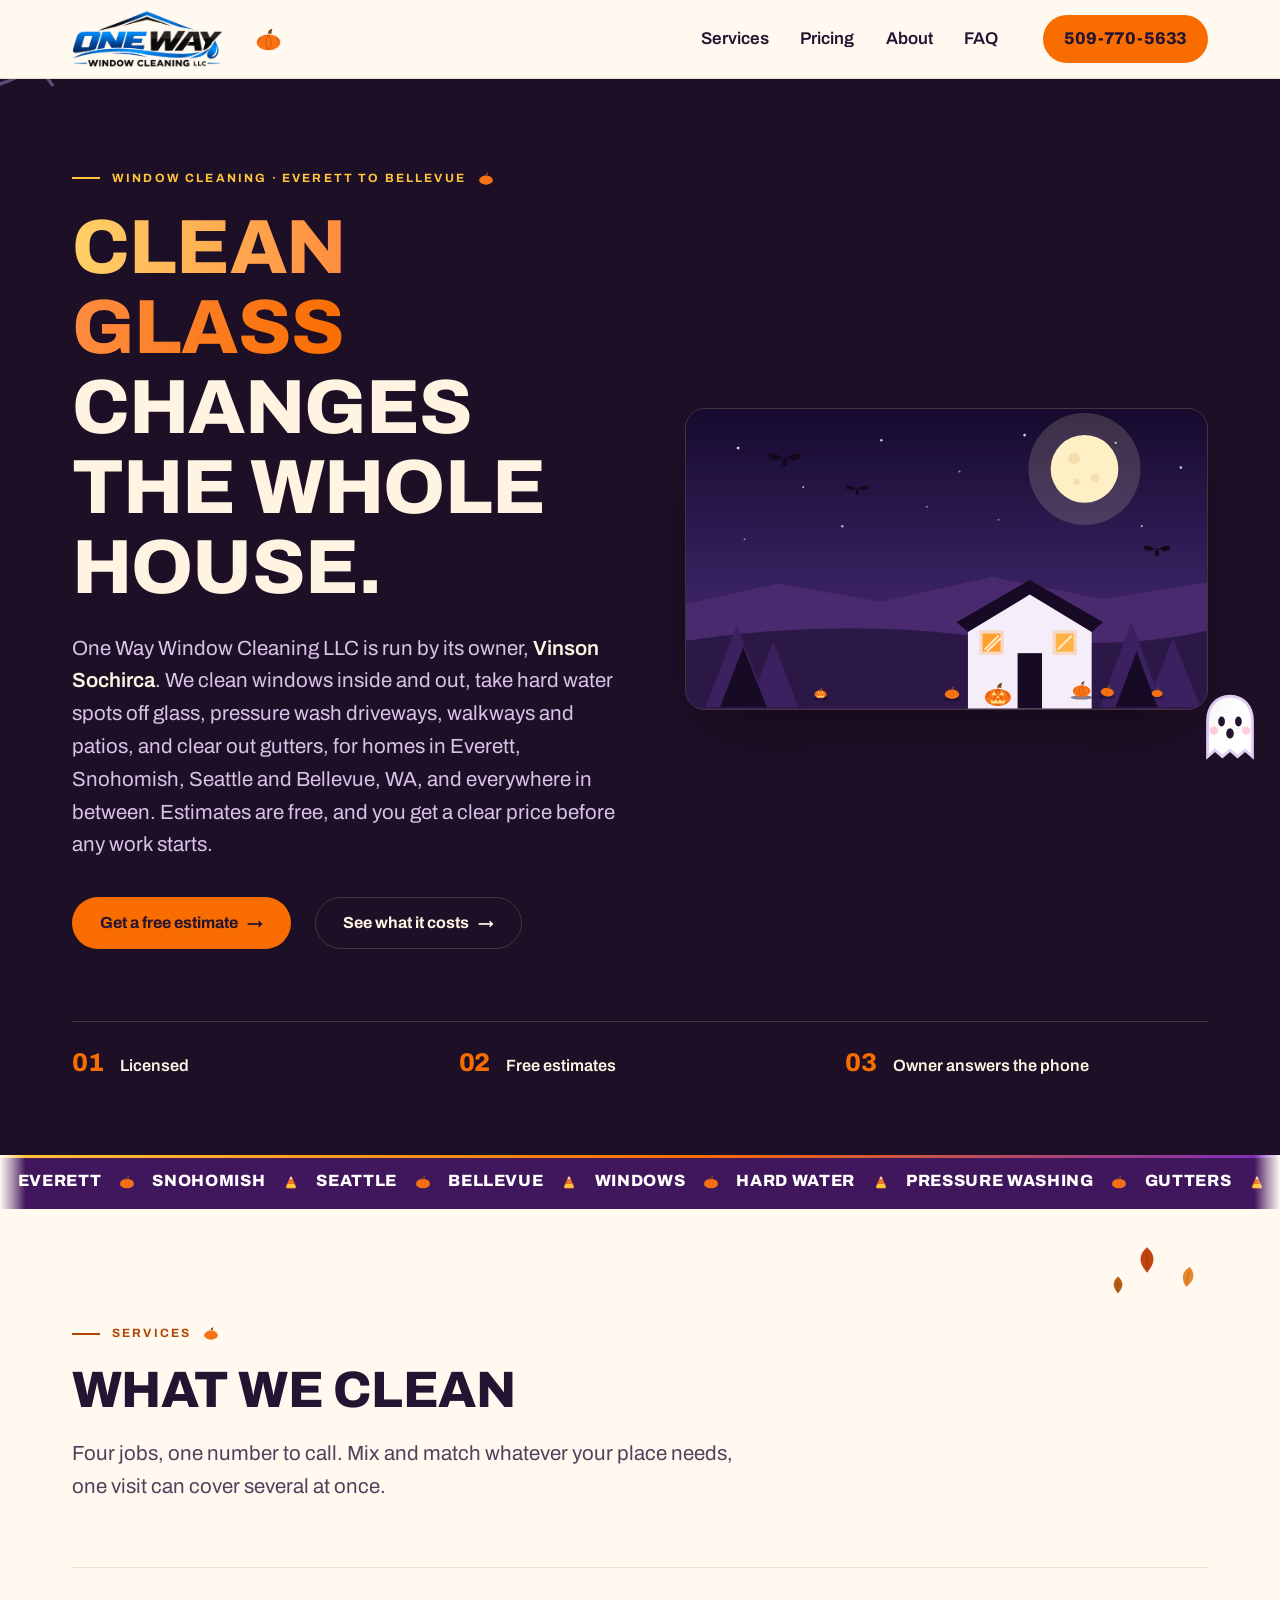
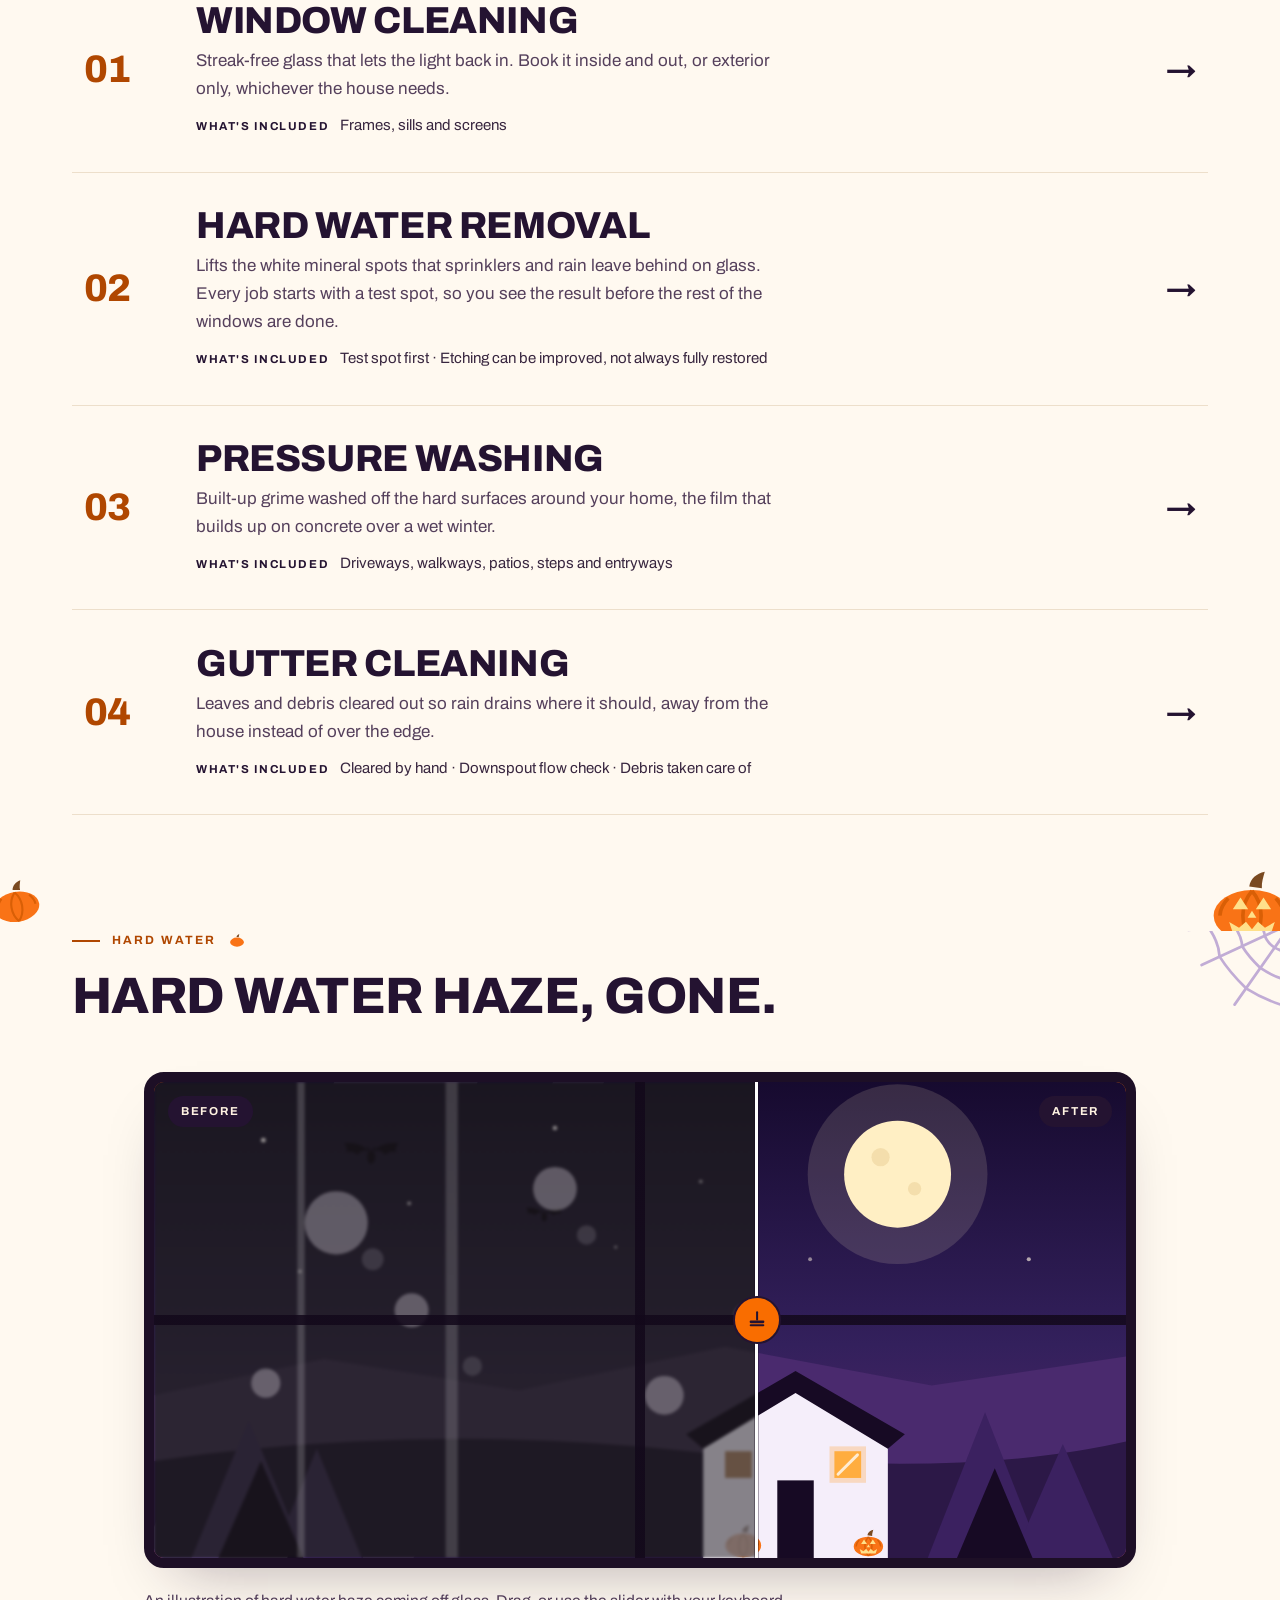
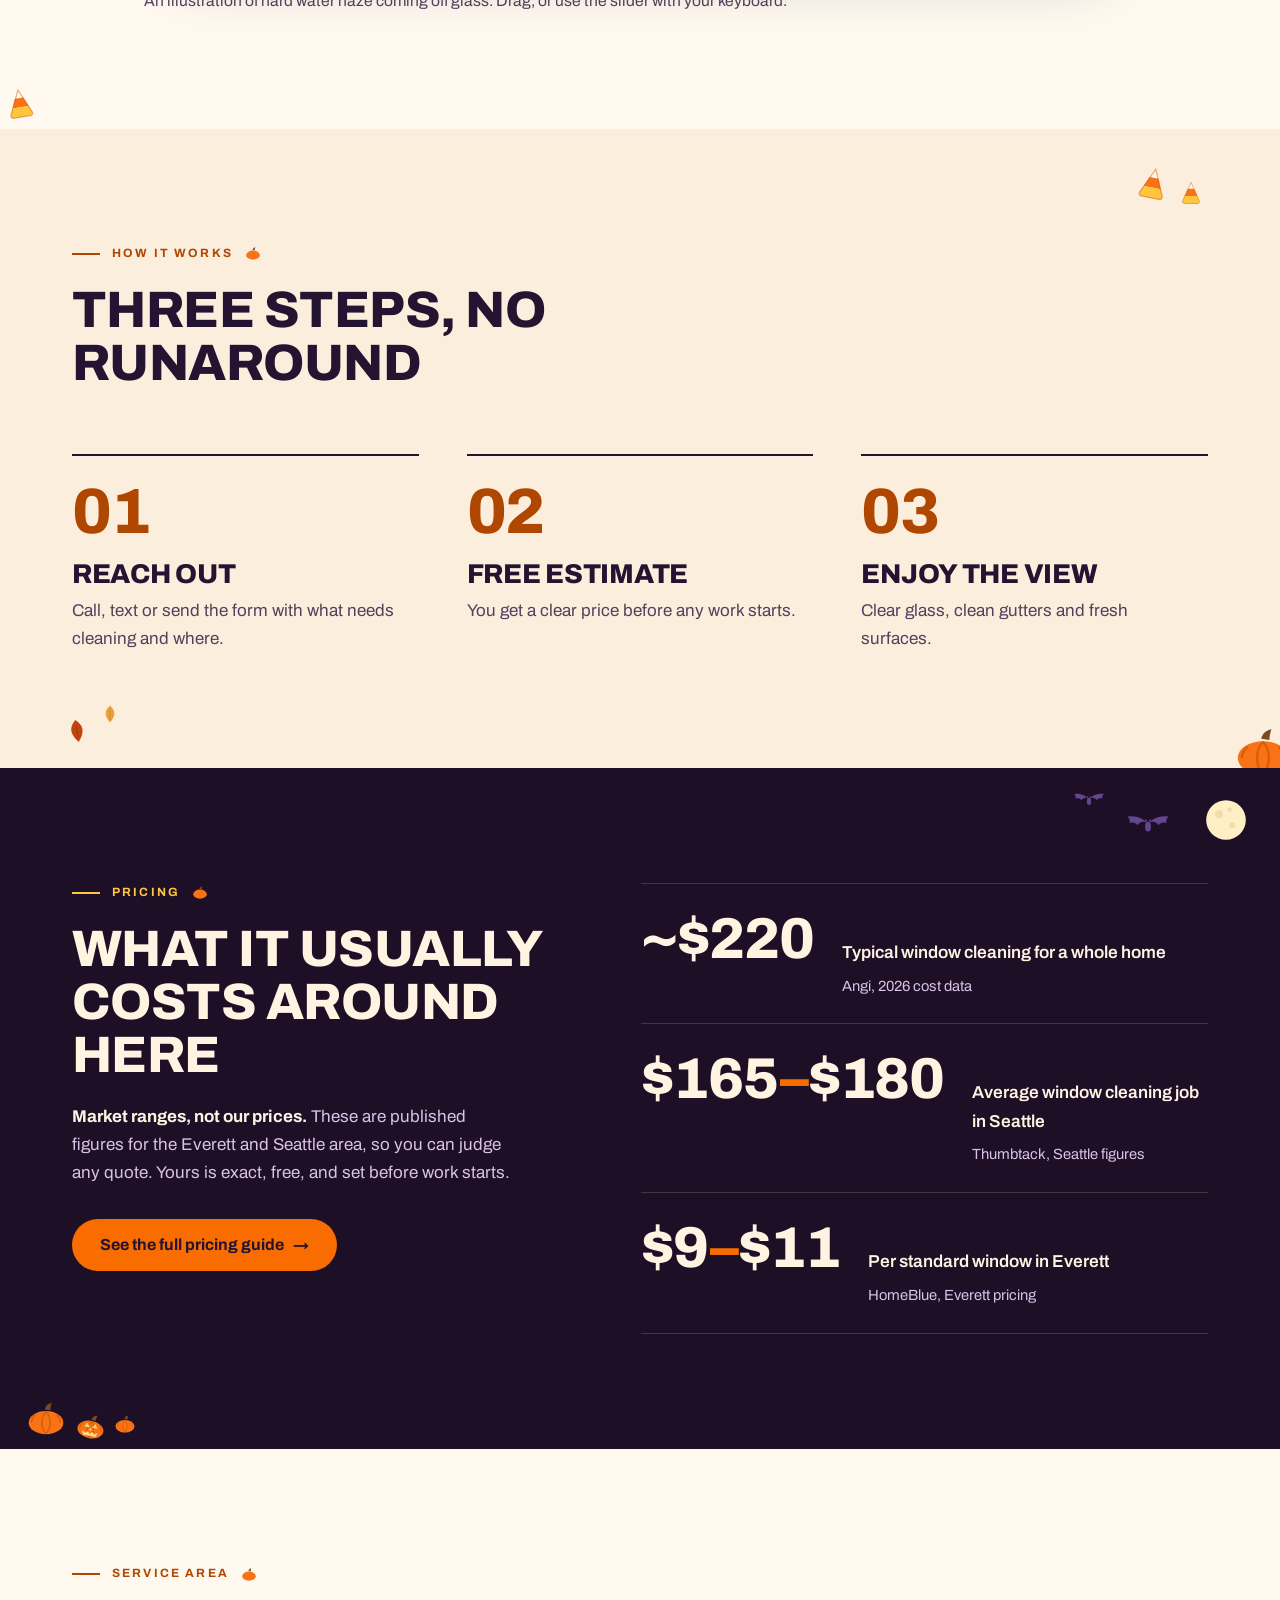
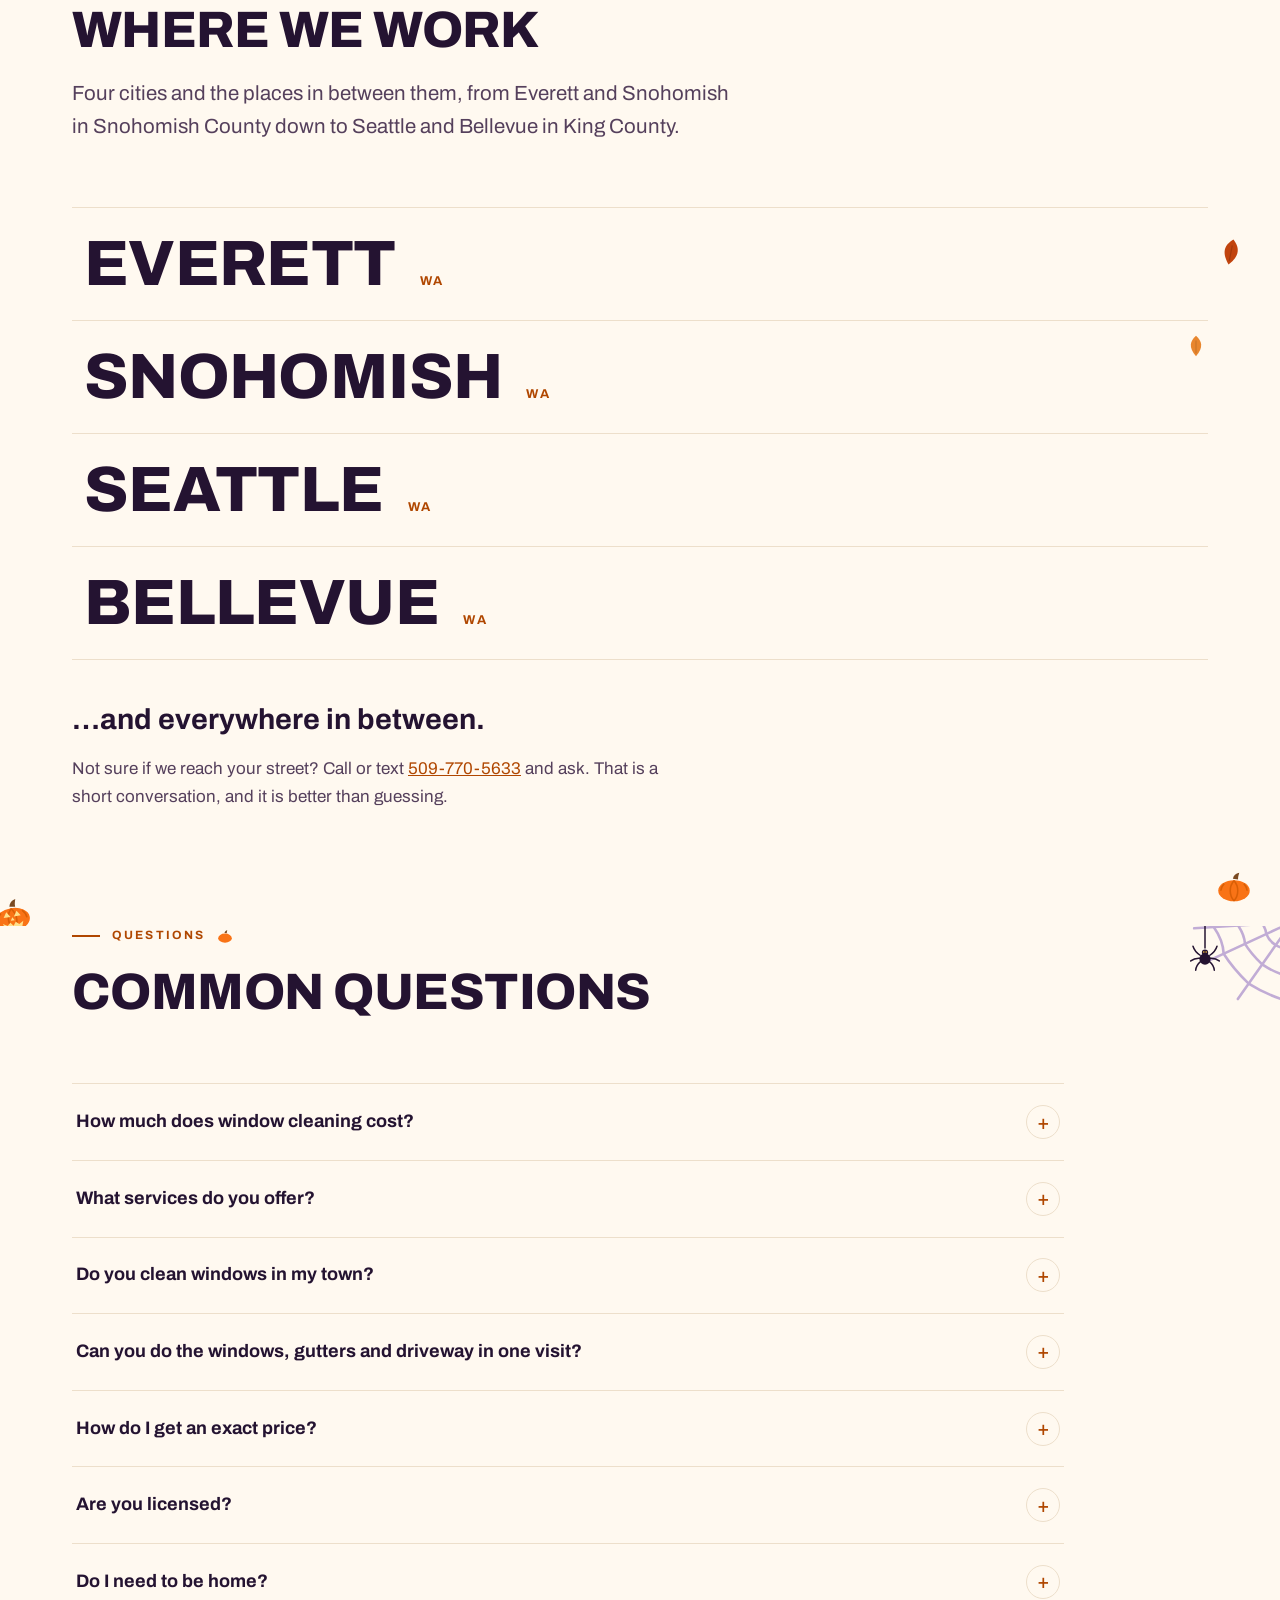
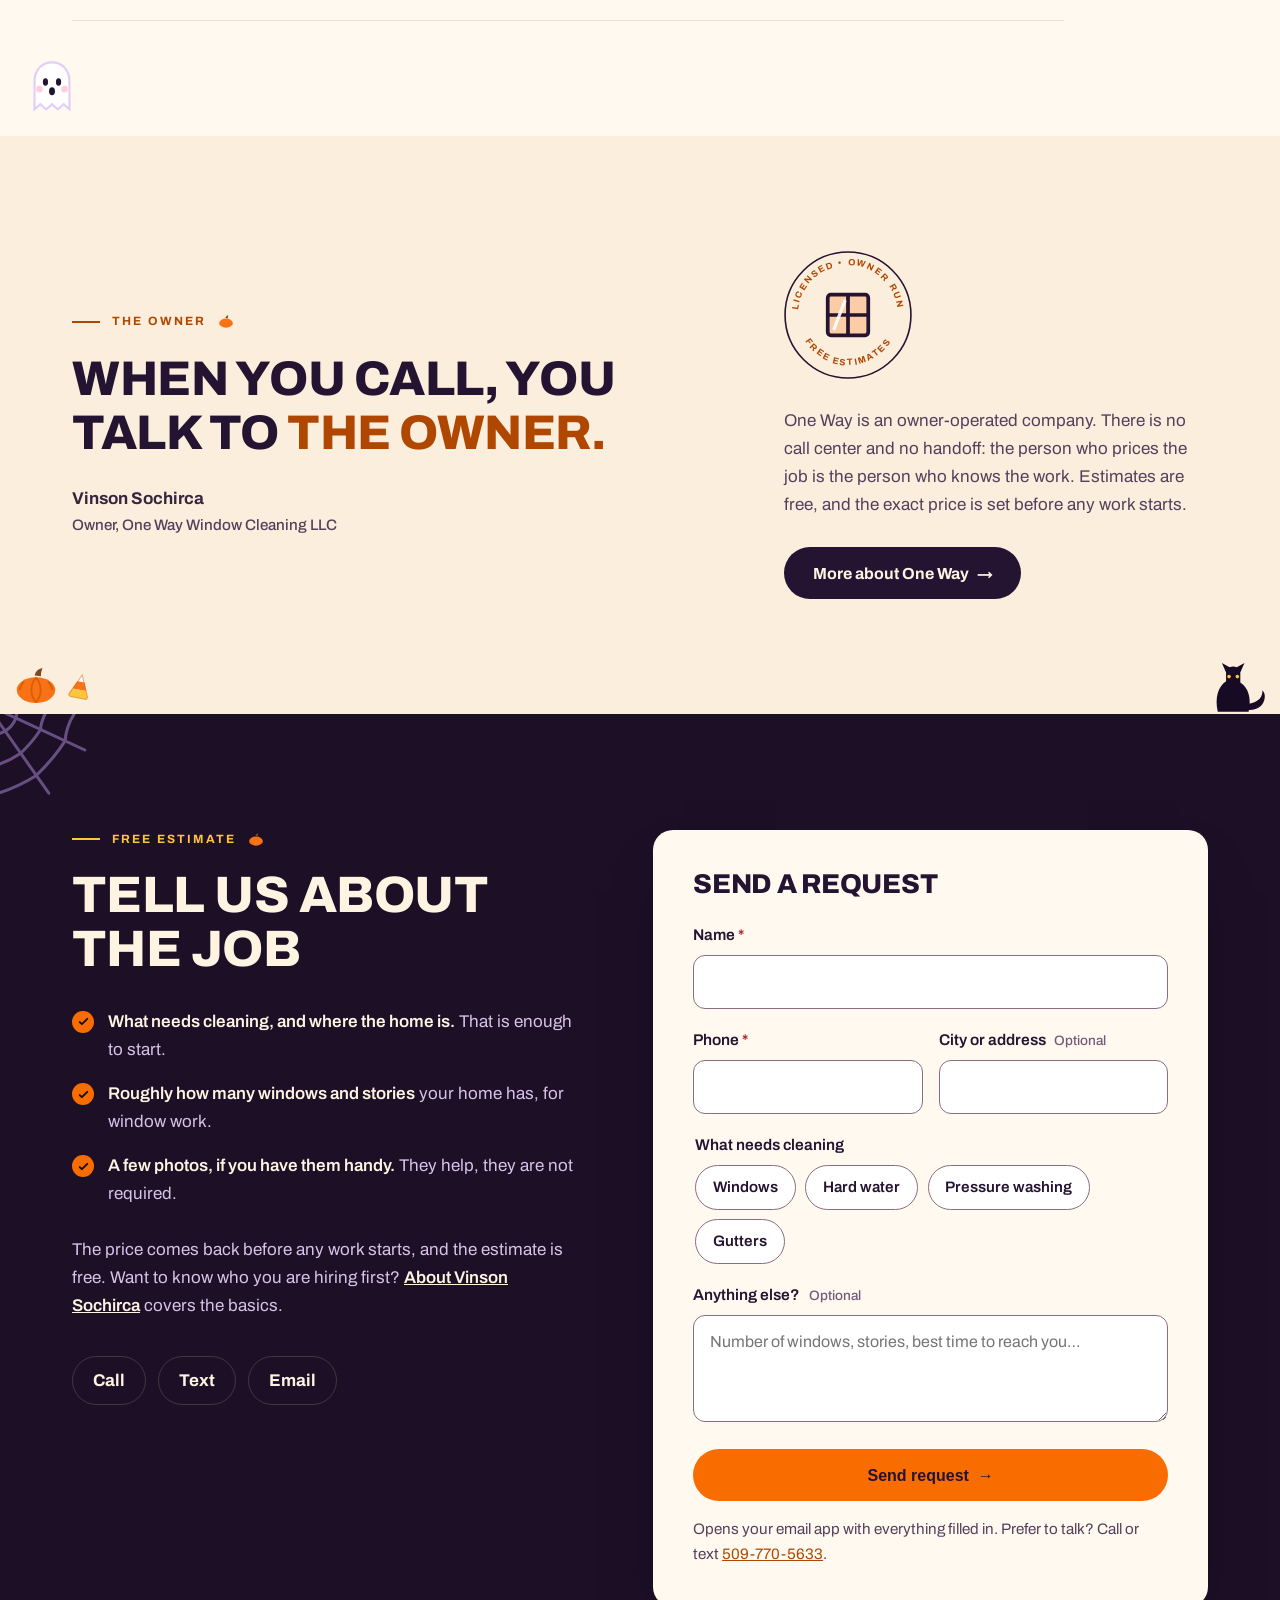
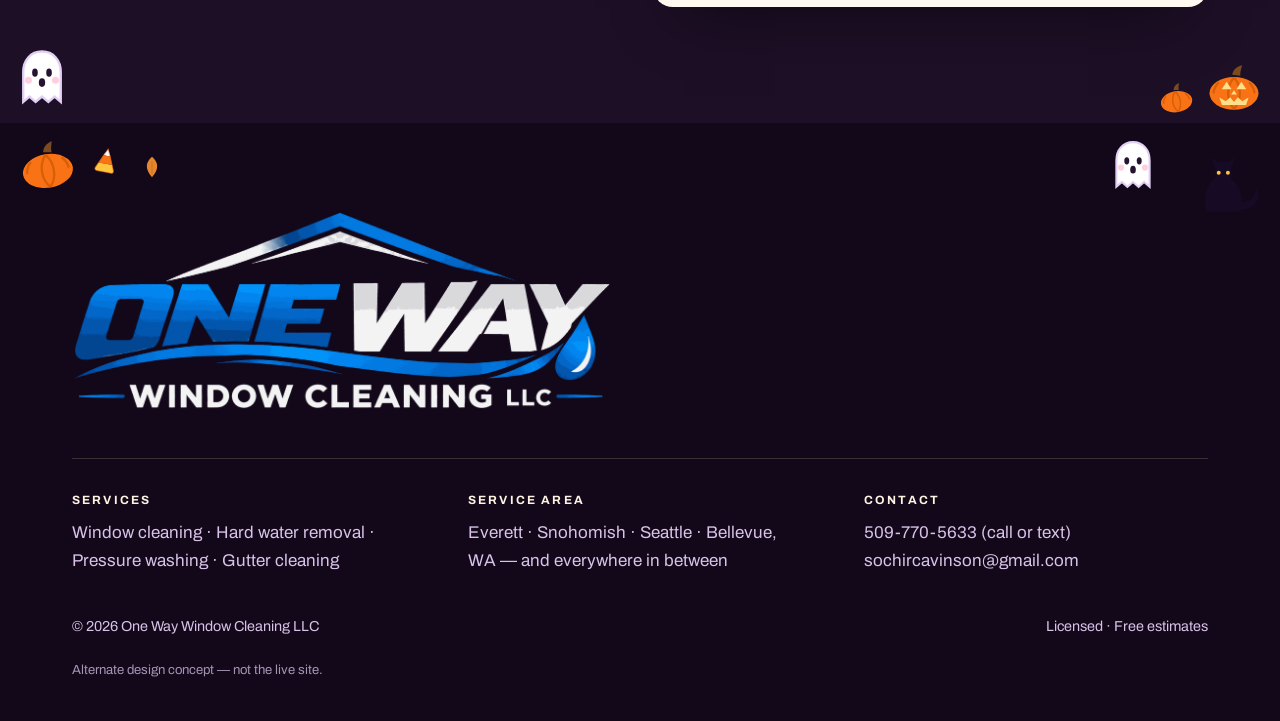
==== commit 7c9aec40: "Halloween audit fixes: grounded hero pumpkins, ghost placement, marquee fade" ====
--- a/index.html
+++ b/index.html
@@ -36,7 +36,7 @@
   <main id="main">
     <!-- Hero -->
     <section class="hero" aria-labelledby="h-home">
-      <svg class="deco " width="130" height="130" style="left:-18px;top:-14px;color:#9A7BC0;opacity:.55" aria-hidden="true" focusable="false"><use href="#d-web"/></svg><svg class="deco deco--hide-s" width="34" height="54" style="left:88px;top:0" aria-hidden="true" focusable="false"><use href="#d-spider"/></svg><svg class="deco deco--bob deco--hide-s" width="62" height="73" style="right:1.5%;bottom:15%" aria-hidden="true" focusable="false"><use href="#d-ghost"/></svg><svg class="deco deco--sway deco--hide-s" width="58" height="25" style="right:5%;top:24px;color:#63468F" aria-hidden="true" focusable="false"><use href="#d-bat"/></svg>
+      <svg class="deco " width="130" height="130" style="left:-18px;top:-14px;color:#9A7BC0;opacity:.55" aria-hidden="true" focusable="false"><use href="#d-web"/></svg><svg class="deco deco--hide-s" width="34" height="54" style="left:88px;top:0" aria-hidden="true" focusable="false"><use href="#d-spider"/></svg><svg class="deco deco--bob deco--hide-s deco--hide-m" width="62" height="73" style="right:1.5%;bottom:15%" aria-hidden="true" focusable="false"><use href="#d-ghost"/></svg><svg class="deco deco--sway deco--hide-s" width="58" height="25" style="right:5%;top:24px;color:#63468F" aria-hidden="true" focusable="false"><use href="#d-bat"/></svg>
       <div class="wrap">
         <div class="hero__grid">
           <div>
@@ -79,11 +79,18 @@
               <g fill="#3B2160"><polygon points="30,458 78,332 126,458"/><polygon points="96,458 134,356 172,458"/><polygon points="636,458 684,326 732,458"/><polygon points="706,458 748,352 790,458"/></g>
               <g fill="#170A24"><polygon points="52,458 88,366 124,458"/><polygon points="660,458 692,372 724,458"/></g>
               <use href="#d-jack" x="456" y="419" width="46" height="38"/>
-              <use href="#d-pumpkin" x="592" y="433" width="31" height="26"/>
-              <use href="#d-pumpkin" x="636" y="439" width="23" height="19" transform="rotate(8 647 448)"/>
-              <use href="#d-pumpkin" x="396" y="441" width="25" height="21"/>
-              <use href="#d-jack" x="196" y="443" width="21" height="18"/>
-              <use href="#d-pumpkin" x="714" y="443" width="19" height="16"/>
+              <g fill="#170A24" opacity=".5">
+                <ellipse cx="607.5" cy="443" rx="17" ry="3.2"/>
+                <ellipse cx="647.5" cy="442" rx="13" ry="2.8"/>
+                <ellipse cx="408.5" cy="446" rx="14" ry="3"/>
+                <ellipse cx="206.5" cy="445" rx="12" ry="2.6"/>
+                <ellipse cx="723.5" cy="443" rx="11" ry="2.4"/>
+              </g>
+              <use href="#d-pumpkin" x="592" y="417" width="31" height="26"/>
+              <use href="#d-pumpkin" x="636" y="423" width="23" height="19" transform="rotate(8 647 432)"/>
+              <use href="#d-pumpkin" x="396" y="425" width="25" height="21"/>
+              <use href="#d-jack" x="196" y="427" width="21" height="18"/>
+              <use href="#d-pumpkin" x="714" y="427" width="19" height="16"/>
             </svg>
           </div>
         </div>
@@ -300,7 +307,7 @@
 
     <!-- FAQ -->
     <section class="section deco-sec" id="faq" aria-labelledby="h-faq" style="padding-top:0">
-      <svg class="deco flip" width="104" height="104" style="right:-14px;top:-6px;color:#B79FD1;opacity:.85" aria-hidden="true" focusable="false"><use href="#d-web"/></svg><svg class="deco " width="30" height="48" style="right:60px;top:0" aria-hidden="true" focusable="false"><use href="#d-spider"/></svg><svg class="deco deco--bob2 deco--hide-s" width="48" height="57" style="left:2px;bottom:12px" aria-hidden="true" focusable="false"><use href="#d-ghost"/></svg>
+      <svg class="deco flip" width="104" height="104" style="right:-14px;top:-6px;color:#B79FD1;opacity:.85" aria-hidden="true" focusable="false"><use href="#d-web"/></svg><svg class="deco " width="30" height="48" style="right:60px;top:0" aria-hidden="true" focusable="false"><use href="#d-spider"/></svg><svg class="deco deco--bob2 deco--hide-s" width="48" height="57" style="left:28px;bottom:20px" aria-hidden="true" focusable="false"><use href="#d-ghost"/></svg>
       <div class="wrap">
         <div class="sec-head">
           <p class="eyebrow">Questions</p>
--- a/styles.css
+++ b/styles.css
@@ -222,8 +222,8 @@
   background-position: top left;
   color: #FFFFFF;
   overflow: hidden; padding: 0.85rem 0;
-  -webkit-mask-image: linear-gradient(90deg, transparent, #000 5%, #000 95%, transparent);
-  mask-image: linear-gradient(90deg, transparent, #000 5%, #000 95%, transparent);
+  -webkit-mask-image: linear-gradient(90deg, transparent, rgba(0,0,0,.45) 1%, #000 2%, #000 98%, rgba(0,0,0,.45) 99%, transparent);
+  mask-image: linear-gradient(90deg, transparent, rgba(0,0,0,.45) 1%, #000 2%, #000 98%, rgba(0,0,0,.45) 99%, transparent);
 }
 .marquee__track { display: flex; width: max-content; animation: marquee 30s linear infinite; }
 .marquee:hover .marquee__track { animation-play-state: paused; }
@@ -565,3 +565,4 @@
   .deco--sway { animation: deco-sway 5.5s ease-in-out infinite alternate; transform-origin: 50% 0; }
 }
 @media (max-width: 640px) { .deco--hide-s { display: none; } }
+@media (max-width: 1024px) { .deco--hide-m { display: none; } }
